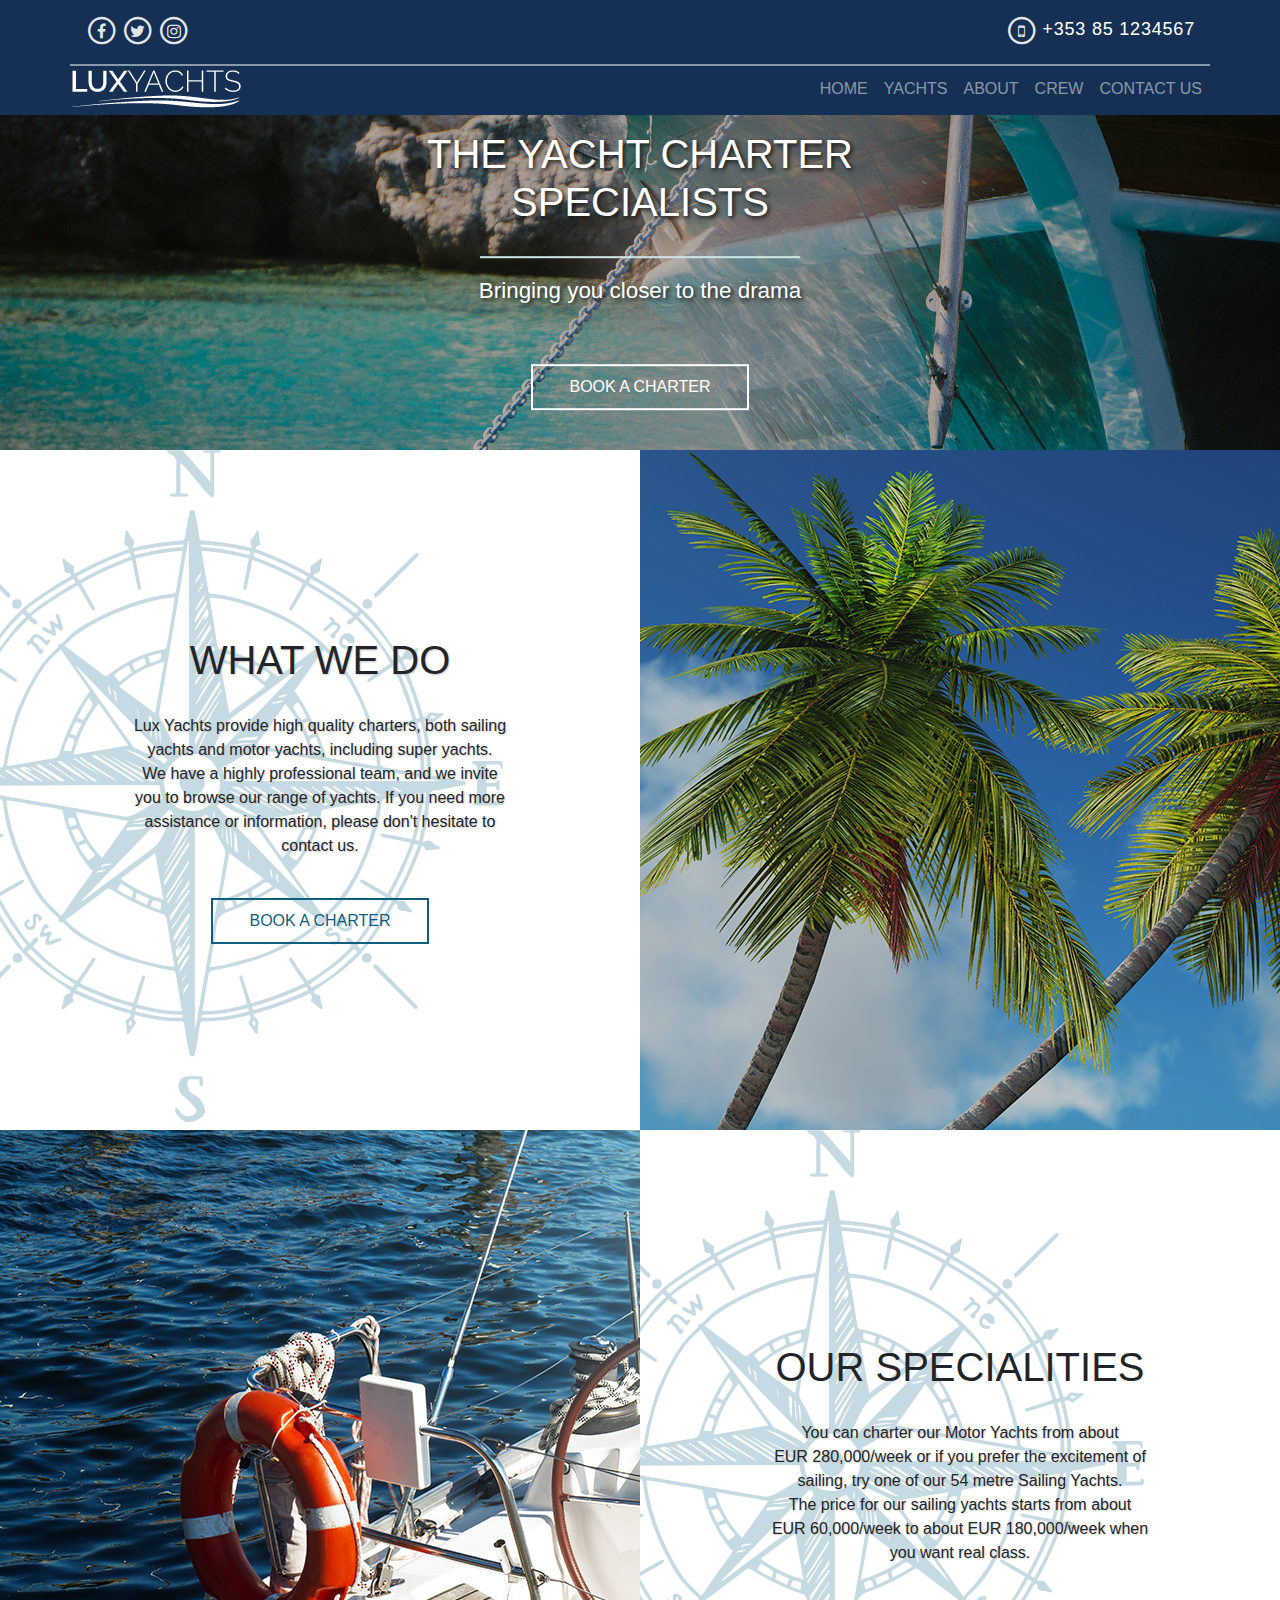
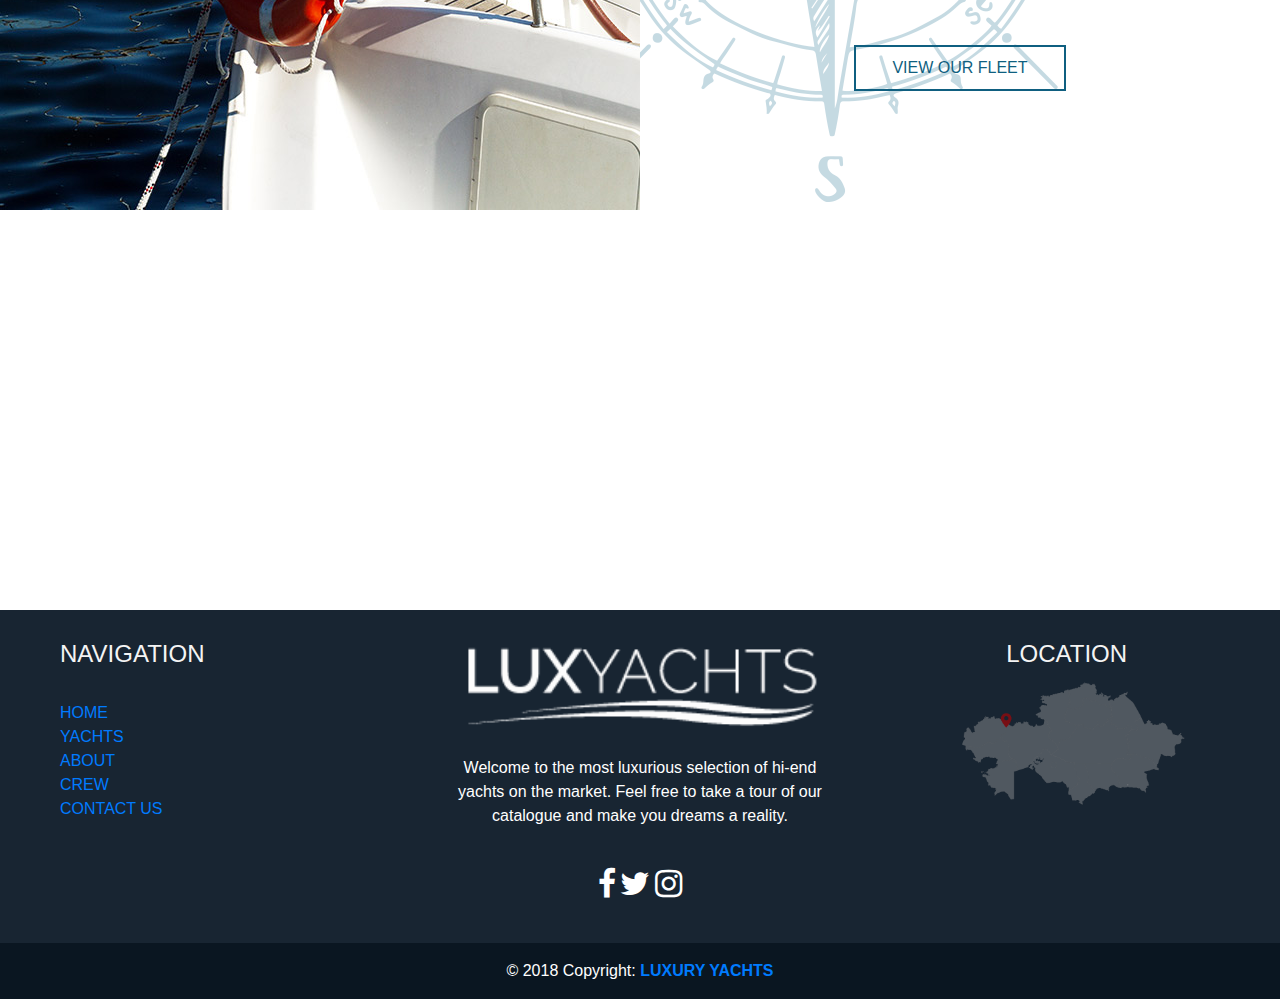
==== about-us.html @ 0bbaff1c "about images" ====
<!DOCTYPE html>
<html lang="en">

<head>
  <meta charset="UTF-8">
  <meta name="viewport" content="width=device-width, initial-scale=1.0">
  <meta http-equiv="X-UA-Compatible" content="ie=edge">
  <title>LuxYachts</title>
  <!-- Add icon library -->
  <link rel="stylesheet" href="https://cdnjs.cloudflare.com/ajax/libs/font-awesome/4.7.0/css/font-awesome.min.css">
  <!-- Bootstrap CSS -->
  <link rel="stylesheet" href="https://maxcdn.bootstrapcdn.com/bootstrap/4.0.0/css/bootstrap.min.css" integrity="sha384-Gn5384xqQ1aoWXA+058RXPxPg6fy4IWvTNh0E263XmFcJlSAwiGgFAW/dAiS6JXm" crossorigin="anonymous">
  <!-- Custom CSS -->
  <link rel="stylesheet" href="css/style.css">
  <link rel="stylesheet" href="css/about.css">
  <link rel="stylesheet" href="css/mq.css">
</head>

<body id="about_page">
  <!-- Top navbar -->
  <div class="nav-top fixed-top">
    <div class="container">
      <div class="row justify-content-between yachts-contact">
        <div class="col-4 text-left social">
          <a href="#">
            <span class="fa-stack">
              <i class="fa fa-circle-thin fa-stack-2x"></i>
              <i class="fa fa-facebook fa-stack-1x fa-inverse"></i>
            </span>
          </a>
          <a href="#">
            <span class="fa-stack">
              <i class="fa fa-circle-thin fa-stack-2x"></i>
              <i class="fa fa-twitter fa-stack-1x fa-inverse"></i>
            </span>
          </a>
          <a href="#">
            <span class="fa-stack">
              <i class="fa fa-circle-thin fa-stack-2x"></i>
              <i class="fa fa-instagram fa-stack-1x fa-inverse"></i>
            </span>
          </a>
        </div>
        <div class="col-4 text-right phone">
          <span class="fa-stack">
            <i class="fa fa-circle-thin fa-stack-2x"></i>
            <i class="fa fa-mobile fa-stack-1x fa-inverse"></i>
          </span>
          <span class="phone-phone">+353 85 1234567</span>
        </div>
      </div>
    </div>
  </div>
  <!-- Navigation -->
  <nav class="navbar navbar-expand-lg navbar-dark fixed-top nav-background head-room" id="mainNav">
    <div class="container menu">
      <a class="navbar-brand js-scroll-trigger" href="index.html">
        <img src="img/lux-yacht-logo.png" alt="yacht logo">
      </a>
      <button class="navbar-toggler navbar-toggler-right" type="button" data-toggle="collapse" data-target="#navbarResponsive" aria-controls="navbarResponsive" aria-expanded="false" aria-label="Toggle navigation">
        <span class="navbar-toggler-icon"></span>
      </button>
      <div class="collapse navbar-collapse" id="navbarResponsive" style="background-color: #153054">
        <ul class="navbar-nav ml-auto">
          <li class="nav-item">
            <a class="nav-link js-scroll-trigger" href="index.html">HOME</a>
          </li>
          <li class="nav-item">
            <a class="nav-link js-scroll-trigger" href="yachts.html">YACHTS</a>
          </li>
          <li class="nav-item">
            <a class="nav-link js-scroll-trigger" href="about-us.html">ABOUT</a>
          </li>
          <li class="nav-item">
            <a class="nav-link js-scroll-trigger" href="crew.html">CREW</a>
          </li>
          <li class="nav-item">
            <a class="nav-link js-scroll-trigger" href="contact-us.html">CONTACT US</a>
          </li>
        </ul>
      </div>
    </div>
  </nav>

  <!-- Content -->
  <div class="row about-image col-md-12">
    <div class="hero-text about-text">
      <h1>The Yacht Charter Specialists</h1>
      <hr>
      <p class="subheading">Bringing you closer to the drama</p>
      <button class="button-dark">BOOK A CHARTER</button>
    </div>
  </div>
  <section>
    <div class="row col-md-12">
      <div class="left-half1 col-md-6">
        <article>
          <h1>What we do</h1>
          <p>Lux Yachts provide high quality charters, both sailing yachts and motor yachts, including super yachts.
            <br>We have a highly professional team, and we invite you to browse our range of yachts. If you need more assistance or information, please don't hesitate to contact us.
            <br>
            <button class="button-light">BOOK A CHARTER</button>
        </article>
      </div>
      <div class="right-half1 col-md-6">
        <!--  Intentionally left empty -->
      </div>
    </div>
  </section>
  <section>
    <div class="row col-md-12">
      <div class="left-half2 col-md-6">
        <!--  Intentionally left empty -->
      </div>
      <div class="right-half2 col-md-6">
        <div class="article">
          <h1>Our Specialities</h1>
          <p>You can charter our Motor Yachts from about EUR&nbsp;280,000/week or if you prefer the excitement of sailing, try one of our 54 metre Sailing Yachts.
            <br>The price for our sailing yachts starts from about EUR&nbsp;60,000/week to about EUR&nbsp;180,000/week when you want real class.</p>
          <br>
          <button class="button-light">VIEW OUR FLEET</button>
        </div>
      </div>
    </div>
  </section>

  <!-- Second Hero Image -->
  <section>
    <div class="row hero-image-about col-md-12">

      <div class="hero-text2 about-text2">
        <h1>Explore the Caribbean</h1>
        <p>Welcome to the most luxurious selection of hi-end yachts on the market.
          <br>Feel free to take a tour of our catalogue and make you
          <br>dreams a reality </p>
        <button class="button-dark">FIND OUT MORE</button>
      </div>
    </div>

  </section>

  <!--Footer-->
  <footer>
    <div class="row col-md-12 mfooter">
      <div class="col-sm-4 footer-nav ">
        <h4>NAVIGATION</H4>
        <br>
        <ul class="list-unstyled">
          <li>
            <a href="#!">HOME</a>
          </li>
          <li>
            <a href="#!">YACHTS</a>
          </li>
          <li>
            <a href="#!">ABOUT</a>
          </li>
          <li>
            <a href="#!">CREW</a>
          </li>
          <li>
            <a href="#!">CONTACT US</a>
          </li>
        </ul>
      </div>
      <div class="col-sm-4 text-md-center">
        <img src="img/lux-yacht-logo-footer.png" alt="yacht logo">
        <br>
        <br>
        <p>
          Welcome to the most luxurious selection of hi-end yachts on the market. Feel free to take a tour of our catalogue and make you dreams a reality.
        </p>
        <br>
        <i class="fa fa-facebook fa-2x"></i>
        <i class="fa fa-twitter fa-2x"></i>
        <i class="fa fa-instagram fa-2x"></i>
        <br>
      </div>
      <div class="col-sm-4 text-md-center footer-nav">
        <h4>LOCATION</H4>
        <img src="img/footer-map.png" alt="yacht logo">
      </div>
    </div>
    <!-- Copyright-->
    <div class="col-md-12 footer-copyright py-3 text-center mcopyright">
      © 2018 Copyright:
      <a href="">
        <strong> LUXURY YACHTS</strong>
      </a>
    </div>
    <!--/.Copyright -->

  </footer>
  <!--/.Footer-->



  <script>
    var slideIndex = 1;
    showSlides(slideIndex);

    function plusSlides(n) {
      showSlides(slideIndex += n);
    }

    function currentSlide(n) {
      showSlides(slideIndex = n);
    }

    function showSlides(n) {
      var i;
      var slides = document.getElementsByClassName("mySlides");
      var dots = document.getElementsByClassName("dot");
      if (n > slides.length) {
        slideIndex = 1
      }
      if (n < 1) {
        slideIndex = slides.length
      }
      for (i = 0; i < slides.length; i++) {
        slides[i].style.display = "none";
      }
      for (i = 0; i < dots.length; i++) {
        dots[i].className = dots[i].className.replace(" active", "");
      }
      slides[slideIndex - 1].style.display = "block";
      dots[slideIndex - 1].className += " active";
    }
  </script>



  <!-- jQuery -->
  <script src="https://code.jquery.com/jquery-3.2.1.slim.min.js" integrity="sha384-KJ3o2DKtIkvYIK3UENzmM7KCkRr/rE9/Qpg6aAZGJwFDMVNA/GpGFF93hXpG5KkN" crossorigin="anonymous"></script>
  <!-- Bootstrap Javascript -->
  <script src="https://cdnjs.cloudflare.com/ajax/libs/popper.js/1.12.9/umd/popper.min.js" integrity="sha384-ApNbgh9B+Y1QKtv3Rn7W3mgPxhU9K/ScQsAP7hUibX39j7fakFPskvXusvfa0b4Q" crossorigin="anonymous"></script>
  <script src="https://maxcdn.bootstrapcdn.com/bootstrap/4.0.0/js/bootstrap.min.js" integrity="sha384-JZR6Spejh4U02d8jOt6vLEHfe/JQGiRRSQQxSfFWpi1MquVdAyjUar5+76PVCmYl" crossorigin="anonymous"></script>
  <!-- Custom Javascript -->
  <script src="/js/script.js"></script>


</body>

</html>
---- css/style.css ----
h1 {
	font-family: 'Raleway', sans-serif;
	font-style: normal;
	font-weight:300;
}

/* General */

* {
    box-sizing: border-box;
}

html,
body,
div .home-imge {
    height: 100%;
}

body {
    overflow-x: hidden;
}

/* Top navbar */

.nav-background {
    background-color: #153054;
    height: 70px;
}

.nav-top {
    width: 100%;
    height: 45px;
    background-color: #153054;
    color: #fff;
    text-transform: uppercase;
    text-align: center;
    position: fixed;
    overflow: hidden;
    padding-top: 5px;
}

.head-room {
    margin-top: 45px;
}

.menu {
    padding: 0;
    padding-top: 15px;
    height: 60%;
    border-top: 2px solid rgba(255, 255, 255, 0.5);
}

.yachts-contact {
    padding: 10px 0;
}

.social {
    padding-left: 0;
}

.fa-inverse {
    color: rgba(255, 255, 255, 0.9);
}

.fa-circle-thin {
    color: rgba(255, 255, 255, 0.9);
}

.phone {
    padding-right: 0;
}

.phone-phone {
    font-size: 18px;
    padding-top: 3px;
    letter-spacing: 0.6pt;
}

/* Index.html */

/* Hero image top*/

.home-image {
    max-width: 100%;
    height: auto;
}

html,
body,
div .home-imge {
    height: 100%;
}

/* Checker Board Layout*/

* {
    box-sizing: border-box;
}

.hero-image {
    background-image: url("../img/home-yacht-top.jpg");
    background-attachment: fixed;
    height: 100%;
    background-position: center;
    background-repeat: no-repeat;
    background-size: cover;
    position: relative;
}

.hero-image2 {
    background-image: url("../img/carribean-background.jpg");
    height: 526px;
    background-position: center;
    background-repeat: no-repeat;
    background-size: cover;
    position: relative;
    display: inline-block;
}

/* Place text in the middle of the image */

.hero-text {
    text-align: center;
    vertical-align: middle;
    position: absolute;
    top: 47%;
    left: 72%;
    transform: translate(-50%, -50%);
    color: white;
}

@media only screen and (max-width: 1058px) {
    .hero-text {
        text-align: center;
        vertical-align: middle;
        position: absolute;
        top: 47%;
        left: 50%;
        transform: translate(-50%, -50%);
        color: white;
        width: 380px;
    }
}

.hero-text2 {
    text-align: center;
    vertical-align: middle;
    position: absolute;
    color: white;
    width: 100%;
    top: 33%
}

@media only screen and (max-width: 600px) {
    .hero-text2 {
        text-align: center;
        vertical-align: middle;
        position: absolute;
        top: 84%;
        left: 50%;
        transform: translate(-50%, -50%);
        color: white;
        width: 380px;
    }
}

.button-dark {
    background: transparent;
    padding: 9px 36px;
    border: 2px solid #fff;
    color: #ffffff;
}

.button-dark:hover {
    background: #ffffff;
    padding: 9px 36px;
    border: 2px solid #ffffff;
    color: #0f5f80;
    text-decoration: none;
}

.button-light {
    background: transparent;
    padding: 9px 36px;
    border: 2px solid #0f5f80;
    color: #0f5f80;
}

.button-light:hover {
    background: #0f5f80;
    padding: 9px 36px;
    border: 2px solid #0f5f80;
    color: #fff;
    text-decoration: none;
}

article {
    position: relative;
    top: 50%;
    left: 50%;
    text-align: center;
    transform: translate(-50%, -50%);
}

.left-half {
    float: left;
    height: 680px;
    padding: 10%;
    background-image: url("../img/compass.png");
    background-repeat: no-repeat;
    background-color: #ffffff;
}

.right-half {
    float: right;
    height: 680px;
    padding: 10%;
    background-image: url("../img/sailor.jpg");
    background-repeat: no-repeat;
    background-color: #ffffff;
}

.left-half-2 {
    float: left;
    height: 680px;
    padding: 12%;
    background-image: url("../img/sunset-sailing.jpg");
    background-repeat: no-repeat;
    background-color: #ffffff;
}

.right-half-2 {
    float: right;
    height: 680px;
    padding: 10%;
    background-image: url("../img/compass-2.png");
    background-repeat: no-repeat;
    background-position: right;
    background-color: #ffffff;
}

.crew {
    height: 70%;
    max-height: 100%;
    padding-left: 0px;
    padding-right: 0px;
}

.about {
    height: 400px;
    width: 400px;
    padding: 12%;
}

.yachts {
    float: left;
    height: 400px;
    width: 400px;
    padding: 12%;
    background-image: url("../img/crew.jpg");
    background-repeat: no-repeat;
    background-color: #ffffff;
}

.block-row {
    margin-top: -7px;
    margin-bottom: 0px;
}

/* Image Hover */

.hovereffect {
    width: 100%;
    height: 500px;
    max-height: 100%;
    float: left;
    overflow: hidden;
    position: relative;
    text-align: center;
    cursor: default;
    background: -webkit-linear-gradient(45deg, #ff89e9 0%, #05abe0 100%);
    background: linear-gradient(45deg, #0f5f80 0%, #05abe0 100%);
}

.hovereffect .overlay {
    width: 100%;
    height: 500px;
    position: absolute;
    overflow: hidden;
    top: 0;
    left: 0;
    padding: 3em;
    text-align: left;
}

.hovereffect img {
    display: block;
    position: relative;
    max-width: none;
    width: calc(100% + 60px);
    -webkit-transition: opacity 0.35s, -webkit-transform 0.45s;
    transition: opacity 0.35s, transform 0.45s;
    -webkit-transform: translate3d(-40px, 0, 0);
    transform: translate3d(-40px, 0, 0);
}

.hovereffect h1 {
    text-transform: uppercase;
    color: #fff;
    position: relative;
    font-size: 27px;
    background-color: transparent;
    text-align: left;
}

.hovereffect .overlay:before {
    position: absolute;
    top: 20px;
    right: 20px;
    bottom: 20px;
    left: 20px;
    border: 1px solid #fff;
    content: '';
    opacity: 0;
    filter: alpha(opacity=0);
    -webkit-transition: opacity 0.35s, -webkit-transform 0.45s;
    transition: opacity 0.35s, transform 0.45s;
    -webkit-transform: translate3d(-20px, 0, 0);
    transform: translate3d(-20px, 0, 0);
}

.hovereffect a,
.hovereffect p {
    color: #FFF;
    opacity: 0;
    filter: alpha(opacity=0);
    -webkit-transition: opacity 0.35s, -webkit-transform 0.45s;
    transition: opacity 0.35s, transform 0.45s;
    -webkit-transform: translate3d(-10px, 0, 0);
    transform: translate3d(-10px, 0, 0);
}

.hovereffect:hover img {
    opacity: 0.6;
    filter: alpha(opacity=60);
    -webkit-transform: translate3d(0, 0, 0);
    transform: translate3d(0, 0, 0);
}

.hovereffect:hover .overlay:before,
.hovereffect:hover a,
.hovereffect:hover p {
    opacity: 1;
    filter: alpha(opacity=100);
    -webkit-transform: translate3d(0, 0, 0);
    transform: translate3d(0, 0, 0);
}

/* Testimonials */

/* Slideshow container */

.slideshow-container {
    position: relative;
}

/* Slides */

.mySlides {
    display: none;
    padding: 80px;
    text-align: center;
    font-size: 20px
}

/* Next & previous buttons */

.prev,
.next {
    cursor: pointer;
    position: absolute;
    top: 50%;
    width: auto;
    margin-top: -30px;
    padding: 16px;
    color: #888;
    font-weight: bold;
    font-size: 20px;
    border-radius: 0 3px 3px 0;
    user-select: none;
}

/* Position the "next button" to the right */

.next {
    position: absolute;
    right: 0;
    border-radius: 3px 0 0 3px;
}

/* On hover, add a black background color with a little bit see-through */

.prev:hover,
.next:hover {
    background-color: rgba(0, 0, 0, 0.8);
    color: white;
}

/* The dot/bullet/indicator container */

.dot-container {
    text-align: center;
    padding: 20px;
    background: #ddd;
}

/* The dots/bullets/indicators */

.dot {
    cursor: pointer;
    height: 15px;
    width: 15px;
    margin: 0 2px;
    background-color: #bbb;
    border-radius: 50%;
    display: inline-block;
    transition: background-color 0.6s ease;
}

/* Add a background color to the active dot/circle */

.active,
.dot:hover {
    background-color: #0f5f80;
}

/* Add an italic font style to all quotes */

q {
    font-style: italic;
}

/* Add a blue color to the author */

.author {
    color: cornflowerblue;
}

/* Footer */

.mfooter {
    color: #fff;
    background-color: #182532 !important;
    padding-bottom: 300px;
    margin-top: 0px;
    background-image: url("../img/footer.png");
    background-attachment: fixed;
    background-repeat: no-repeat;
    vertical-align: bottom;
    padding-top: 30px;
    height: 333px;
    margin-right: 130px;
}

@media only screen and (max-width: 650px) {
    .mfooter {
        color: #fff;
        background-color: #182532 !important;
        padding-bottom: 300px;
        margin-top: 0px;
        background-image: none;
        background-repeat: no-repeat;
        vertical-align: bottom;
        padding-top: 30px;
        height: 700px;
        margin-right: auto;
        margin-left: auto;
    }
}

.mcopyright {
    color: #fff;
    background-color: #0a1621;
}

.footer-nav {
    text-align: left;
    padding-left: 60px;
    padding-right: 60px;
    color: #f4f4f4 !important;
}

footer img {
    width: 100%;
}

@media only screen and (max-width: 650px) {
    .footer-nav {
        text-align: left;
        padding-left: 15px;
        padding-right: 0px;
        color: #f4f4f4 !important;
    }
    .social-nav {
        padding: 11px;
        border: solid 2px #fff;
        border-radius: 50%;
        width: 11%;
        color: #fff;
        margin: 5px;
    }
    @media only screen and (max-width: 1500px) {
        .social-nav {
            padding: 11px;
            border: solid 0px #fff;
            border-radius: 50%;
            width: 11%;
            color: #fff;
            margin: 5px;
        }
    }
    @media only screen and (max-width: 650px) {
        .social-nav {
            padding: 11px;
            border: solid 0px #fff;
            border-radius: 50%;
            width: 11%;
            color: #fff;
            margin: 5px;
        }
    }
    .social-nav:hover {
        color: #0056b3;
        text-decoration: none;
        border: solid 2px #0056b3;
        margin: 5px;
    }
    @media only screen and (max-width: 650px) {
        .social-nav:hover {
            padding: 11px;
            border: solid 0px #fff;
            border-radius: 50%;
            width: 11%;
            color: #fff;
            margin: 5px;
        }
    }
---- css/about.css ----
/* bootstrap fix*/

#about_page .row {
    margin: 0;
    padding-left: 0;
    padding-right: 0;
}
#about_page .col-md-12 {
    padding-left: 0;
    padding-right: 0;
}
#about_page footer img {
    width: 100%;
}

/* for footer map */

.dn {
    display: none;
}

/* banner */


/* mathew wheeler unsplash */

.about-image {
   background-image: url("../img/about/matthew-wheeler-816-unsplash-1600.jpg");
    background-attachment: fixed;
    background-position: center;
    background-repeat: no-repeat;
    background-size: cover;
    background-size: 100%;
    position: relative;
    height: 50vh;
    margin-bottom: 20px;
	background-color:#153054
}
#about_page .about-text {
    text-align: center;
    top: 60%;
    left: 50%;
}
#about_page h1 {
    text-transform: uppercase;
    margin-bottom: 30px;
}
#about_page .about-text h1 {
    text-transform: uppercase;
    text-shadow: 2px 2px 4px rgb(20, 20, 20);
}
#about_page .about-text .subheading {
    font-size: 1.4em;
    text-shadow: 2px 2px 4px rgb(20, 20, 20);
}
#about_page .about-text button {
    margin-top: 40px;
}
#about_page button {
    margin-top: 40px;
}
hr {
    background-color: rgb(230, 255, 255);
    border-width: 2px;
    width: 50%;
}
.article {
    position: relative;
    top: 20%;
    text-align: center;
}

/* sections */

.left-half1 {
    background-image: url("../img/compass.png");
}
.right-half1 {
    background-image: url("../img/about/about-what-we-do-unsplash-780.jpg");
}
.left-half2 {
    background-image: url("../img/about/moonlight-780.jpg");
}
.right-half2 {
    background-image: url("../img/compass.png");
}
.left-half1,
.right-half1,
.left-half2,
.right-half2 {
    height: 680px;
    padding: 10%;
    background-repeat: no-repeat;
    background-color: #ffffff;
    margin-top: 0;
}
.left-half1,
.right-half1,
.left-half2,
.right-half2 p {
    text-shadow: 1px 1px 2px rgb(200, 200, 200);
}

/* hero  banner */

.hero-image-about {
    min-height: 400px;
	background-color:#153054;
    background-image: url("../img/about/about-what-we-do-unsplash-780.jpg");
    background-attachment: fixed;
}
.about-text2 {
    top: 20%;
}
---- css/mq.css ----
/* ============================= */
/* ! Layout for mobile version   */
/* ============================= */

/* media queries start */

@media only screen and (min-width: 1601px){ 
	/* spl** custom code  */
	section .content-limit, header .content-limit, footer .content-limit {  /* override bootstrap container width [if placed in same container] or could set .container instead */
		width:1024px; /* edit */   
		margin:0 auto;
	}
}
@media only screen and (max-width: 1600px){ 
	/* spl** custom code  */
	section .content-limit, header .content-limit, footer .content-limit {  /* override bootstrap container width [if placed in same container] or could set .container instead */
		width:860px; /* edit */   
		margin:0 auto;
	}

}
@media only screen and (max-width: 1200px){ 
	
	/* contact */
	#contact_page section#banner {	
        display:block;	
		padding-top: 220px; /* same height as nav bar */
		min-height: 380px;
	}	
	#main_content {
		background-color:rgb(0,0,0);  /* no longer opacity < 1 */	 
	}
	#main_content h2 { 
		width: 90%; 
	}
}
@media only screen and (max-width: 1000px){ 
    
	#main_content {
		background-color:rgb(0,0,0);  /* no longer opacity < 1 */	 
	}
	
    #about_page h1, #contact_page h1 {
       font-size: 1.2em;
	}
	#about_page .about-text h1, #contact_page .about-text h1 {
	  font-size: 1.2em;
	  padding-top: 25%;
	  margin-bottom: 0;
	}
	#about_page .about-text hr {
	  margin: 5px;
	} 
	#about_page .about-text .subheading, #contact_page .about-text .subheading {
	  margin-bottom: 5px;
	  font-size: 1em;
	}  	 	
    #about_page .about-text button, #contact_page .about-text button  {
	  margin-top: 0;
	} 
	
	.left-half1, 
	.right-half1,
	.left-half2,
	.right-half2  {
		height: unset;
		min-height: 400px;
	}
	
	.about-text2 {
		top: 20%;
	}
	.mfooter {
	   min-height: 800px;
	}		
	#about_page footer img, #contact_page footer img  {
	   width: 50%;	
	}	
		
}


@media handheld, only screen and (max-width: 767px) { /* or whatever Ant wants as mobile cut-off */

	body {
		
	}
	/* contact */
	
	#contact_page section#banner {	
	    min-height:280px;
		z-index:1;
		display:block;
	}	
	.about-text2 {
	  top: 30%;
	}
}

/* ========================================== */
/* ! Provide higher res assets for iPhone 4   */
/* ========================================== */

@media only screen and (-webkit-min-device-pixel-ratio: 2) { 


}
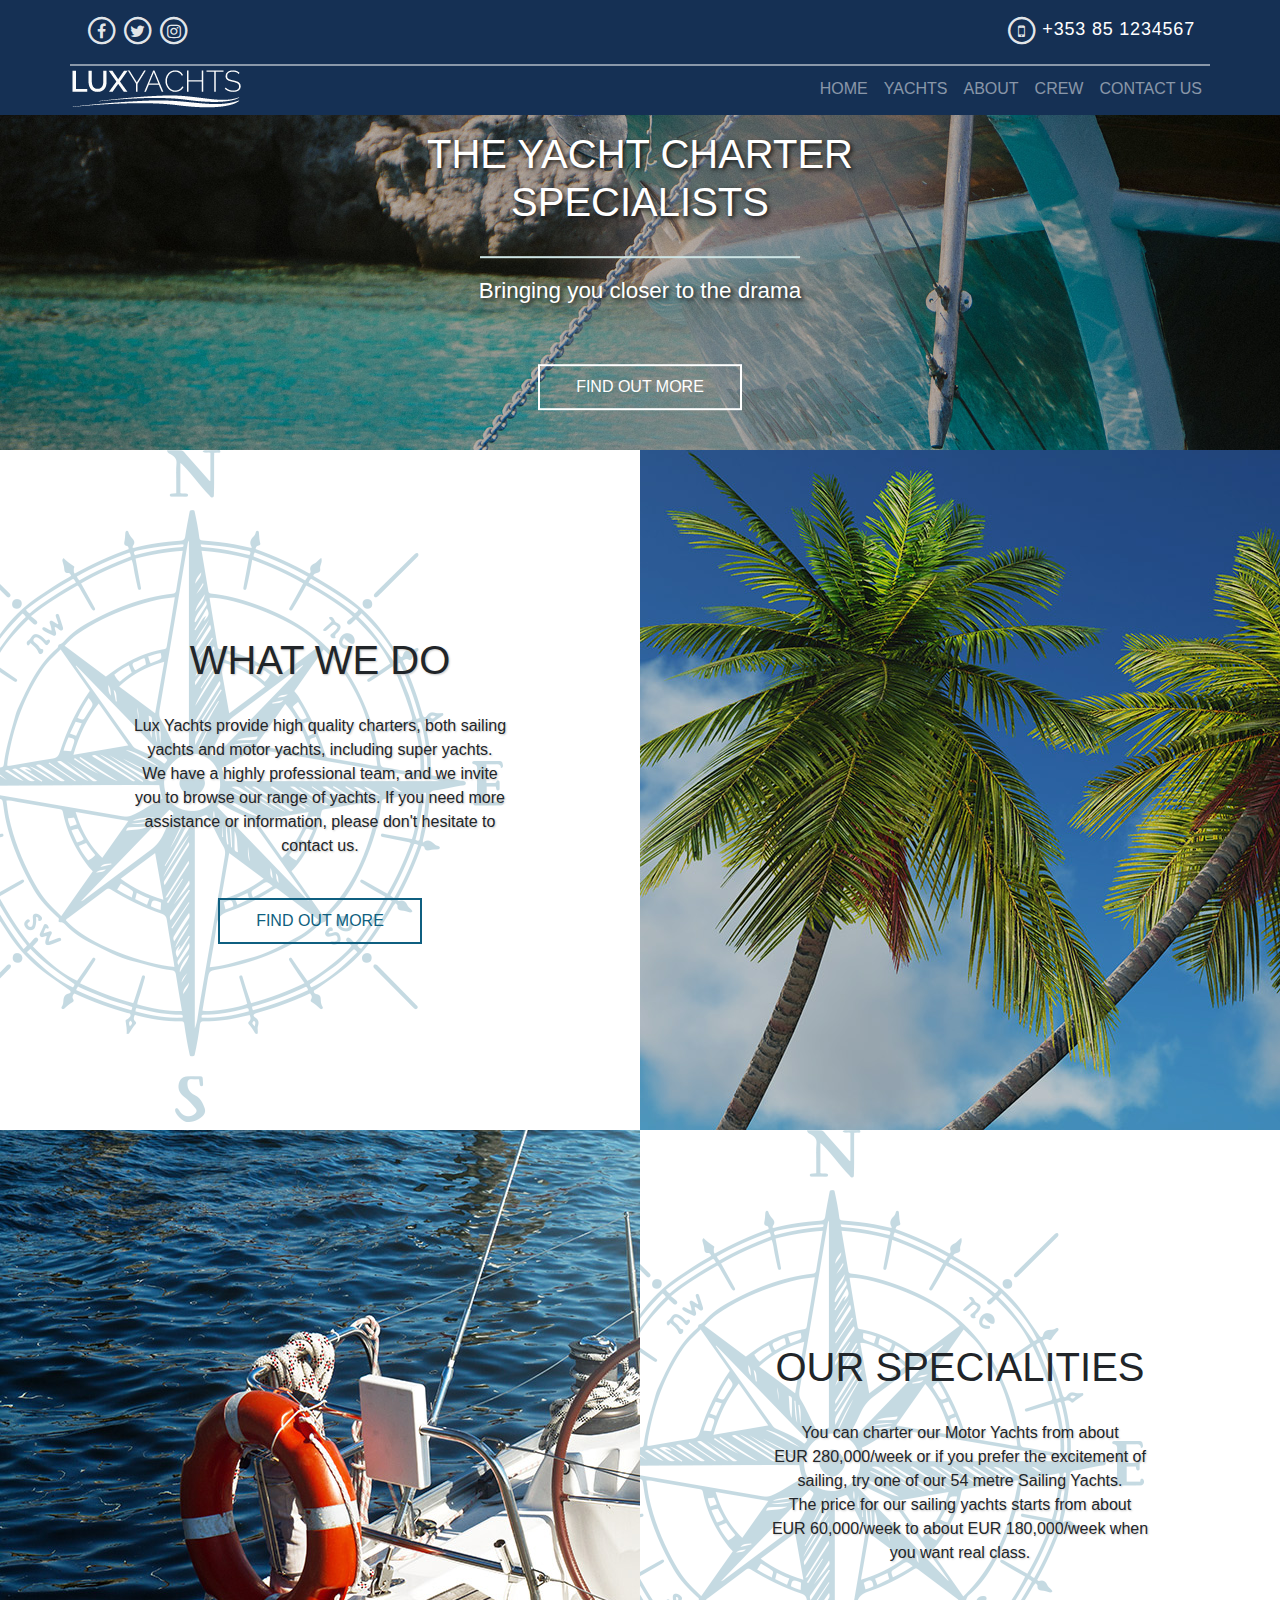
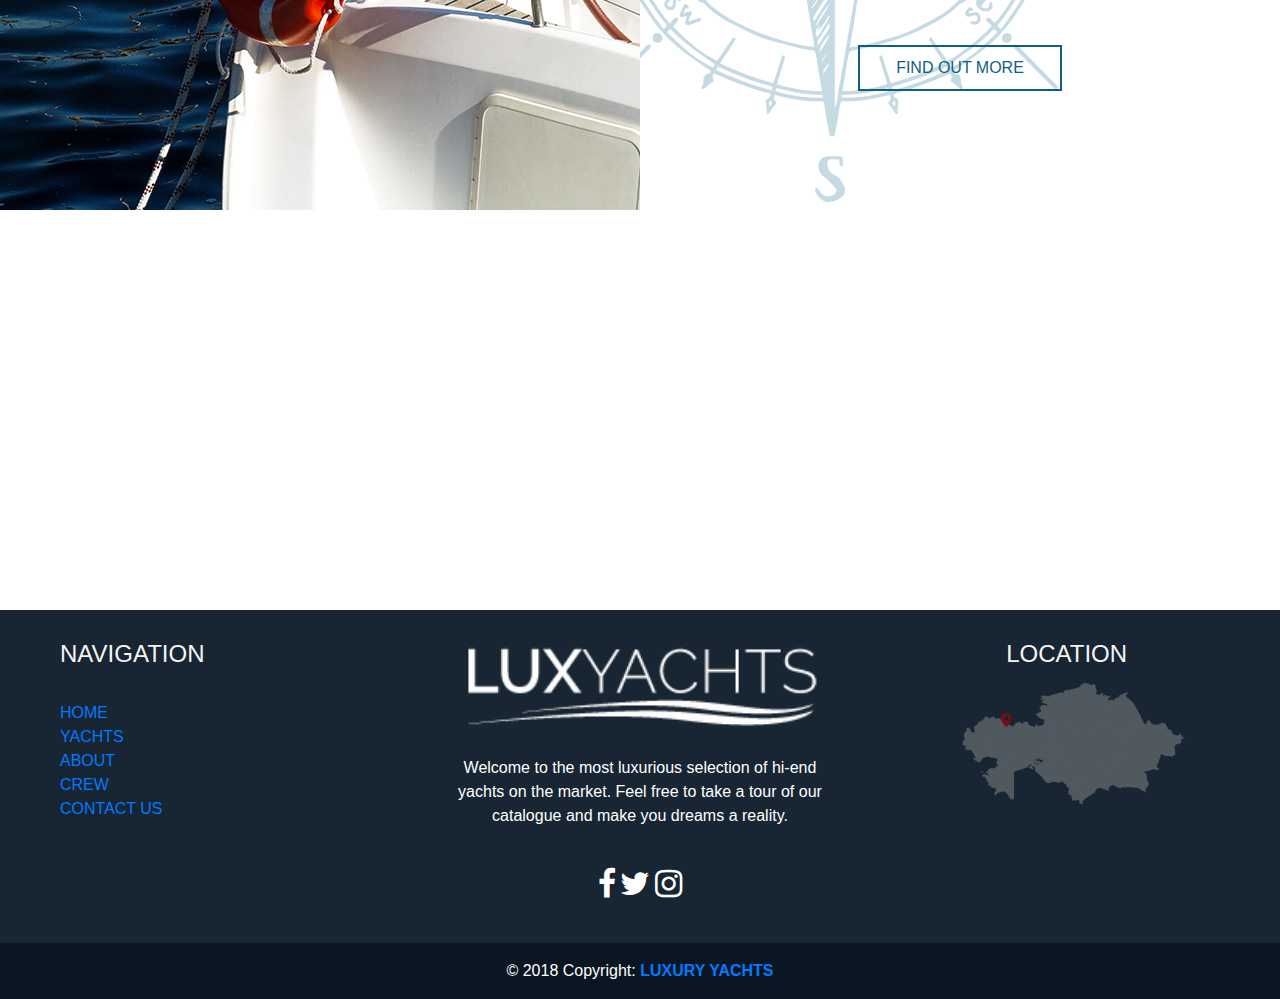
==== commit d3592a91: "Linked some navigation links in footer and changed buttons on contact form" ====
--- a/about-us.html
+++ b/about-us.html
@@ -88,7 +88,7 @@
       <h1>The Yacht Charter Specialists</h1>
       <hr>
       <p class="subheading">Bringing you closer to the drama</p>
-      <button class="button-dark">BOOK A CHARTER</button>
+      <button class="button-dark">FIND OUT MORE</button>
     </div>
   </div>
   <section>
@@ -99,7 +99,7 @@
           <p>Lux Yachts provide high quality charters, both sailing yachts and motor yachts, including super yachts.
             <br>We have a highly professional team, and we invite you to browse our range of yachts. If you need more assistance or information, please don't hesitate to contact us.
             <br>
-            <button class="button-light">BOOK A CHARTER</button>
+            <button class="button-light">FIND OUT MORE</button>
         </article>
       </div>
       <div class="right-half1 col-md-6">
@@ -118,7 +118,7 @@
           <p>You can charter our Motor Yachts from about EUR&nbsp;280,000/week or if you prefer the excitement of sailing, try one of our 54 metre Sailing Yachts.
             <br>The price for our sailing yachts starts from about EUR&nbsp;60,000/week to about EUR&nbsp;180,000/week when you want real class.</p>
           <br>
-          <button class="button-light">VIEW OUR FLEET</button>
+          <button class="button-light">FIND OUT MORE</button>
         </div>
       </div>
     </div>
@@ -147,19 +147,19 @@
         <br>
         <ul class="list-unstyled">
           <li>
-            <a href="#!">HOME</a>
-          </li>
-          <li>
-            <a href="#!">YACHTS</a>
-          </li>
-          <li>
-            <a href="#!">ABOUT</a>
-          </li>
-          <li>
-            <a href="#!">CREW</a>
-          </li>
-          <li>
-            <a href="#!">CONTACT US</a>
+            <a href="index.html">HOME</a>
+          </li>
+          <li>
+            <a href="yachts.html">YACHTS</a>
+          </li>
+          <li>
+            <a href="about-us.html">ABOUT</a>
+          </li>
+          <li>
+            <a href="crew.html">CREW</a>
+          </li>
+          <li>
+            <a href="contact-us.html">CONTACT US</a>
           </li>
         </ul>
       </div>
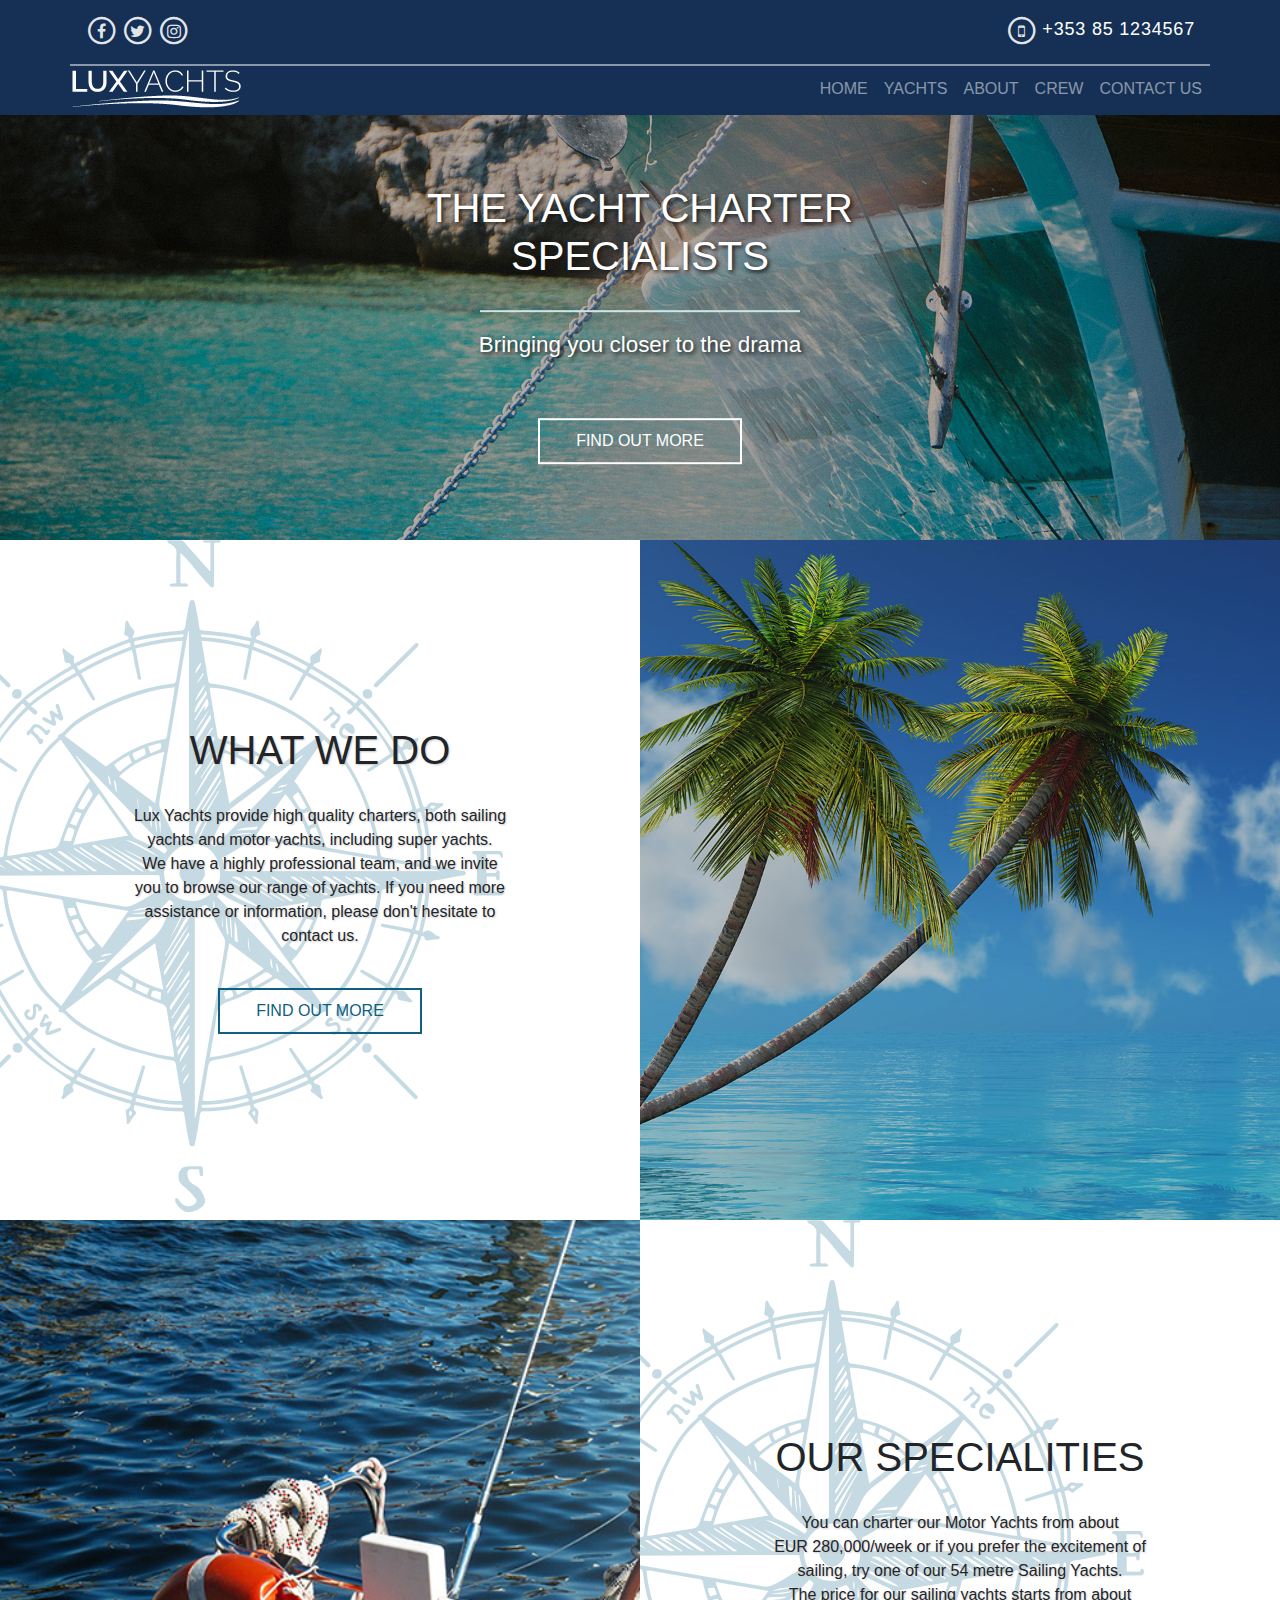
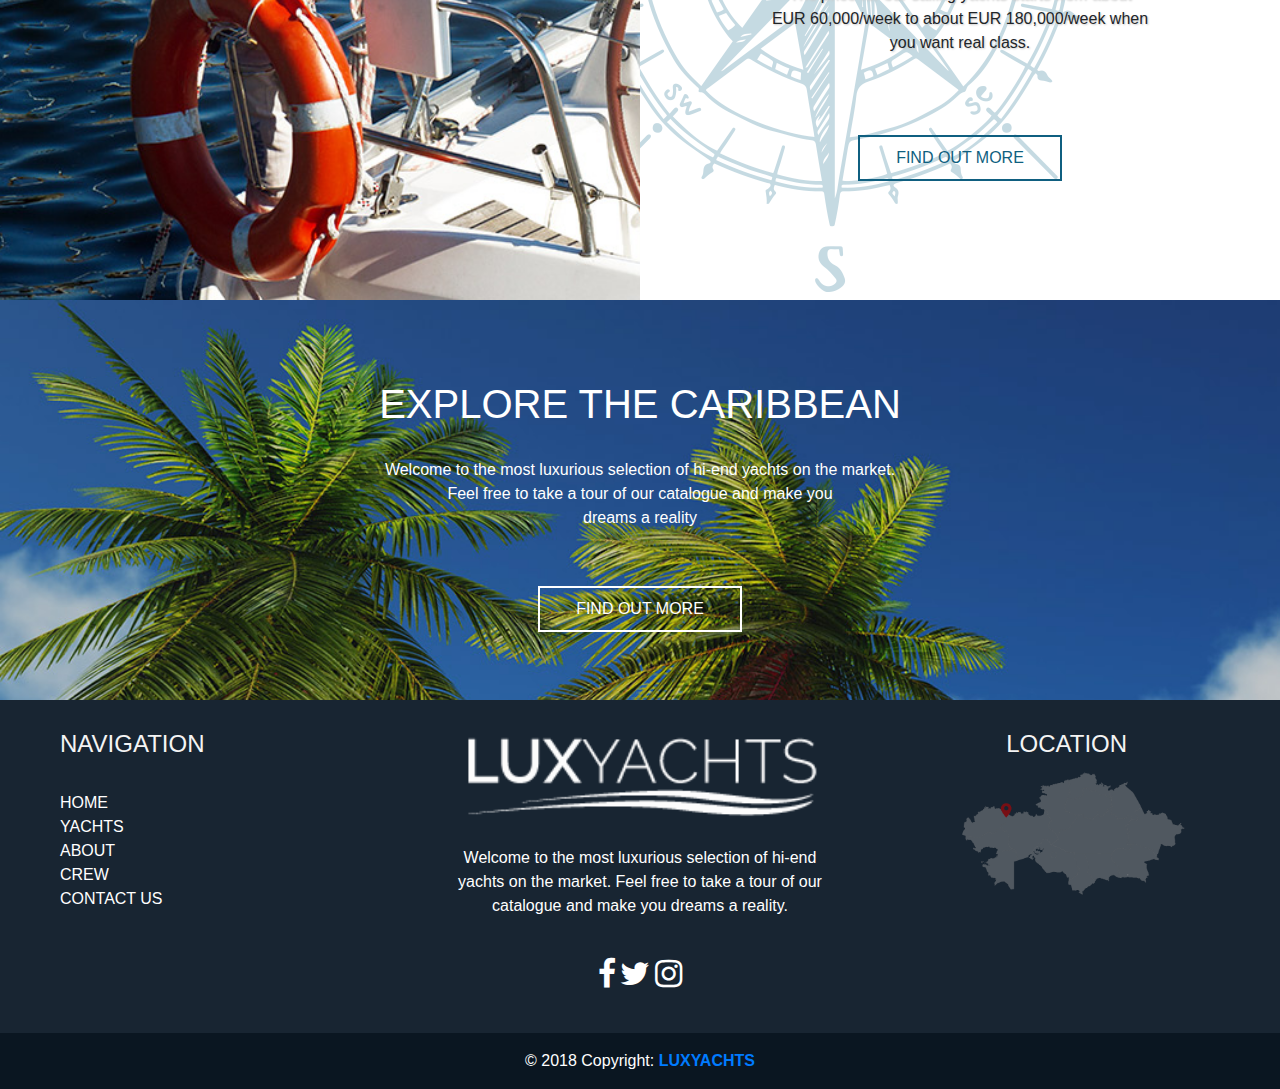
==== commit 44092941: "Added location option in contact form and changed color of nav links in footer" ====
--- a/about-us.html
+++ b/about-us.html
@@ -177,7 +177,7 @@
         <br>
       </div>
       <div class="col-sm-4 text-md-center footer-nav">
-        <h4>LOCATION</H4>
+        <h4>LOCATION</h4>
         <img src="img/footer-map.png" alt="yacht logo">
       </div>
     </div>
@@ -185,7 +185,7 @@
     <div class="col-md-12 footer-copyright py-3 text-center mcopyright">
       © 2018 Copyright:
       <a href="">
-        <strong> LUXURY YACHTS</strong>
+        <strong> LUXYACHTS</strong>
       </a>
     </div>
     <!--/.Copyright -->
--- a/css/about.css
+++ b/css/about.css
@@ -1,114 +1,134 @@
 /* bootstrap fix*/
 
 #about_page .row {
-    margin: 0;
-    padding-left: 0;
-    padding-right: 0;
+  margin: 0;
+  padding-left: 0;
+  padding-right: 0;
 }
+
 #about_page .col-md-12 {
-    padding-left: 0;
-    padding-right: 0;
+  padding-left: 0;
+  padding-right: 0;
 }
+
 #about_page footer img {
-    width: 100%;
+  width: 100%;
 }
 
 /* for footer map */
 
 .dn {
-    display: none;
+  display: none;
 }
 
 /* banner */
 
-
 /* mathew wheeler unsplash */
 
 .about-image {
-   background-image: url("../img/about/matthew-wheeler-816-unsplash-1600.jpg");
-    background-attachment: fixed;
-    background-position: center;
-    background-repeat: no-repeat;
-    background-size: cover;
-    background-size: 100%;
-    position: relative;
-    height: 50vh;
-    margin-bottom: 20px;
-	background-color:#153054
+  background-image: url("../img/about/matthew-wheeler-816-unsplash-1600.jpg");
+  background-attachment: fixed;
+  background-position: center;
+  background-repeat: no-repeat;
+  background-size: cover;
+  background-size: 100%;
+  position: relative;
+  height: 60vh;
+  margin-bottom: 20px;
 }
+
 #about_page .about-text {
-    text-align: center;
-    top: 60%;
-    left: 50%;
+  text-align: center;
+  top: 60%;
+  left: 50%;
 }
+
 #about_page h1 {
-    text-transform: uppercase;
-    margin-bottom: 30px;
+  text-transform: uppercase;
+  margin-bottom: 30px;
 }
+
 #about_page .about-text h1 {
-    text-transform: uppercase;
-    text-shadow: 2px 2px 4px rgb(20, 20, 20);
+  text-transform: uppercase;
+  text-shadow: 2px 2px 4px rgb(20, 20, 20);
 }
+
 #about_page .about-text .subheading {
-    font-size: 1.4em;
-    text-shadow: 2px 2px 4px rgb(20, 20, 20);
+  font-size: 1.4em;
+  text-shadow: 2px 2px 4px rgb(20, 20, 20);
 }
+
 #about_page .about-text button {
-    margin-top: 40px;
+  margin-top: 40px;
 }
+
 #about_page button {
-    margin-top: 40px;
+  margin-top: 40px;
 }
+
 hr {
-    background-color: rgb(230, 255, 255);
-    border-width: 2px;
-    width: 50%;
+  background-color: rgb(230, 255, 255);
+  border-width: 2px;
+  width: 50%;
 }
+
 .article {
-    position: relative;
-    top: 20%;
-    text-align: center;
+  position: relative;
+  top: 20%;
+  text-align: center;
 }
 
 /* sections */
 
 .left-half1 {
-    background-image: url("../img/compass.png");
+  background-image: url("../img/compass.png");
 }
+
 .right-half1 {
-    background-image: url("../img/about/about-what-we-do-unsplash-780.jpg");
+  background-image: url("../img/about/about-what-we-do-unsplash-780.jpg");
+  background-size: 200%;
 }
+
 .left-half2 {
-    background-image: url("../img/about/moonlight-780.jpg");
+  background-image: url("../img/about/moonlight-780.jpg");
+  background-size: 200%;
+  background-position: -100px 0;
 }
+
 .right-half2 {
-    background-image: url("../img/compass.png");
+  background-image: url("../img/compass.png");
 }
+
 .left-half1,
 .right-half1,
 .left-half2,
 .right-half2 {
-    height: 680px;
-    padding: 10%;
-    background-repeat: no-repeat;
-    background-color: #ffffff;
-    margin-top: 0;
+  height: 680px;
+  padding: 10%;
+  background-repeat: no-repeat;
+  background-color: #ffffff;
+  margin-top: 0;
 }
+
 .left-half1,
 .right-half1,
 .left-half2,
 .right-half2 p {
-    text-shadow: 1px 1px 2px rgb(200, 200, 200);
+  text-shadow: 1px 1px 2px rgb(200, 200, 200);
 }
 
 /* hero  banner */
 
 .hero-image-about {
-    min-height: 400px;
-	background-color:#153054;
-    background-image: url("../img/about/about-what-we-do-unsplash-780.jpg");
-    background-attachment: fixed;
+  min-height: 400px;
+  background-image: url("../img/about/about-what-we-do-unsplash-780.jpg");
+  background-size: 180%;
 }
+
 .about-text2 {
-    top: 20%;
+  top: 20%;
 }
+
+.list-unstyled li a {
+  color: white;
+}
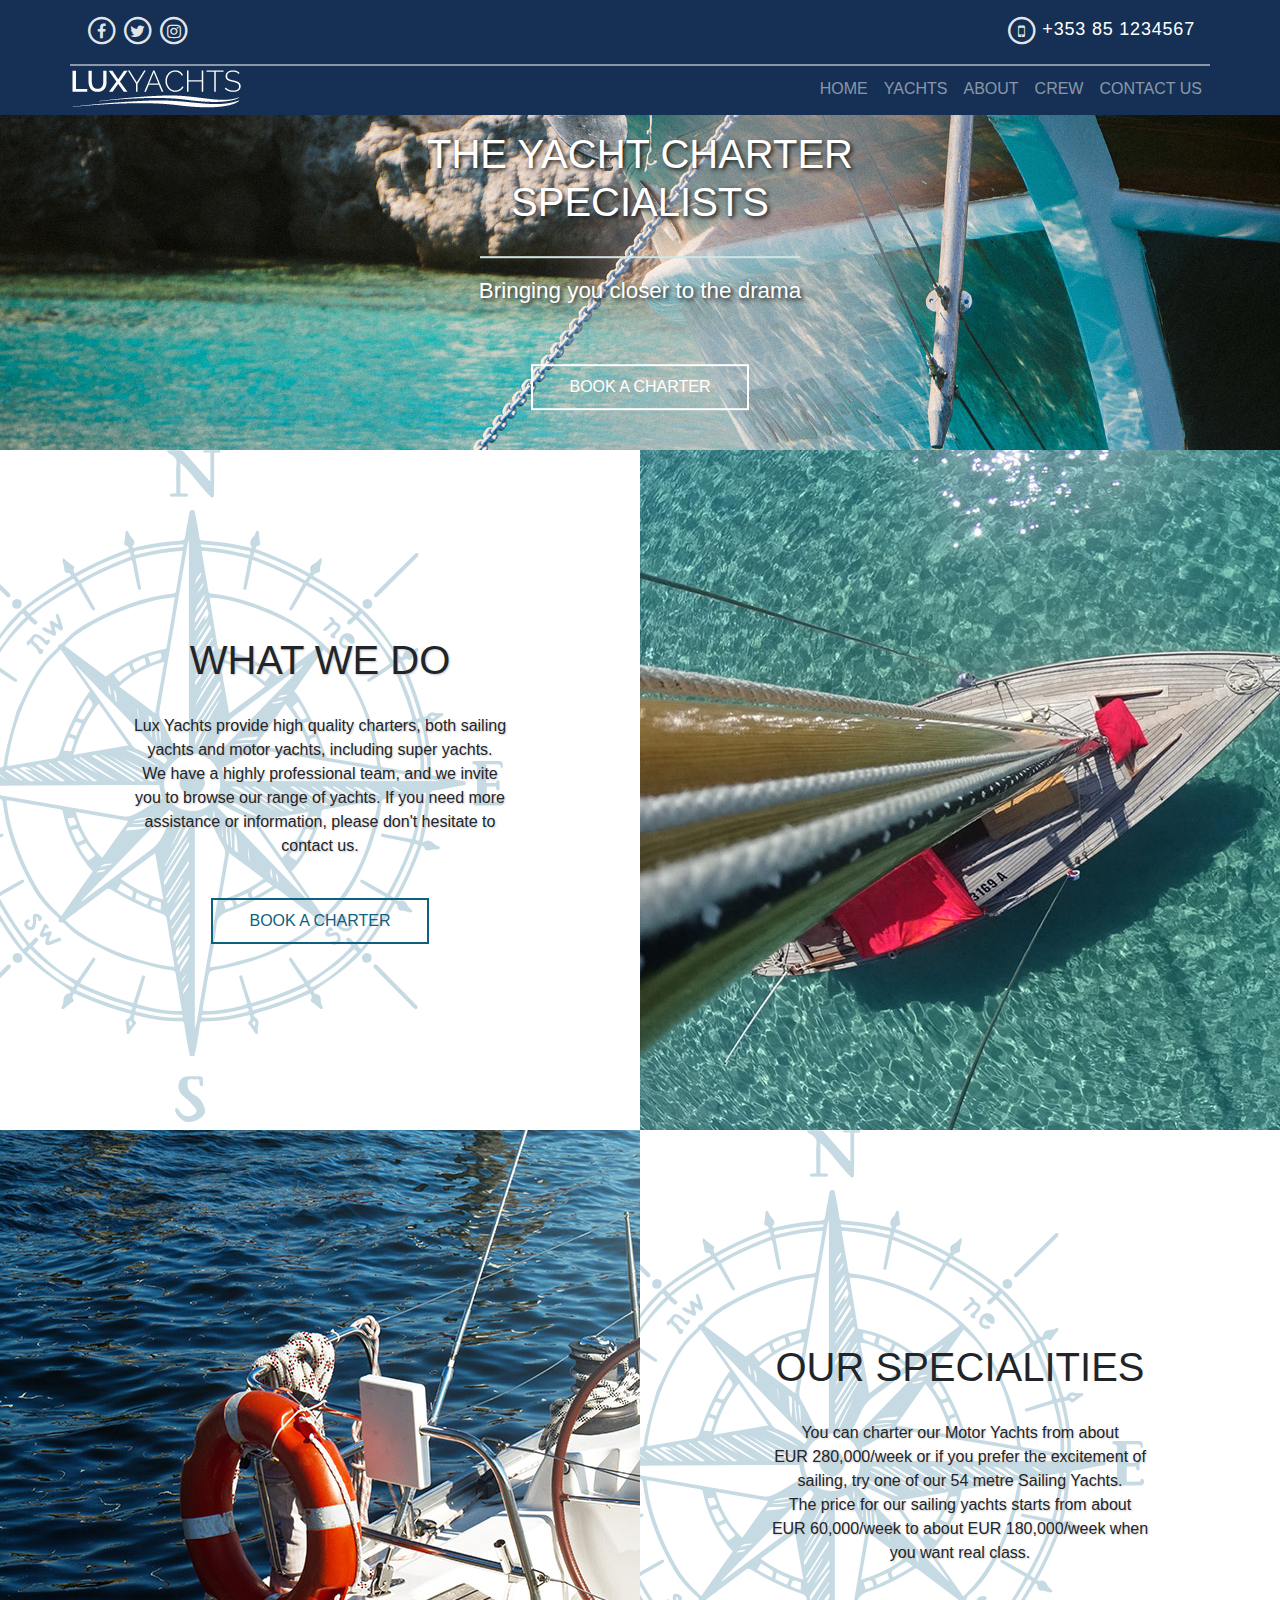
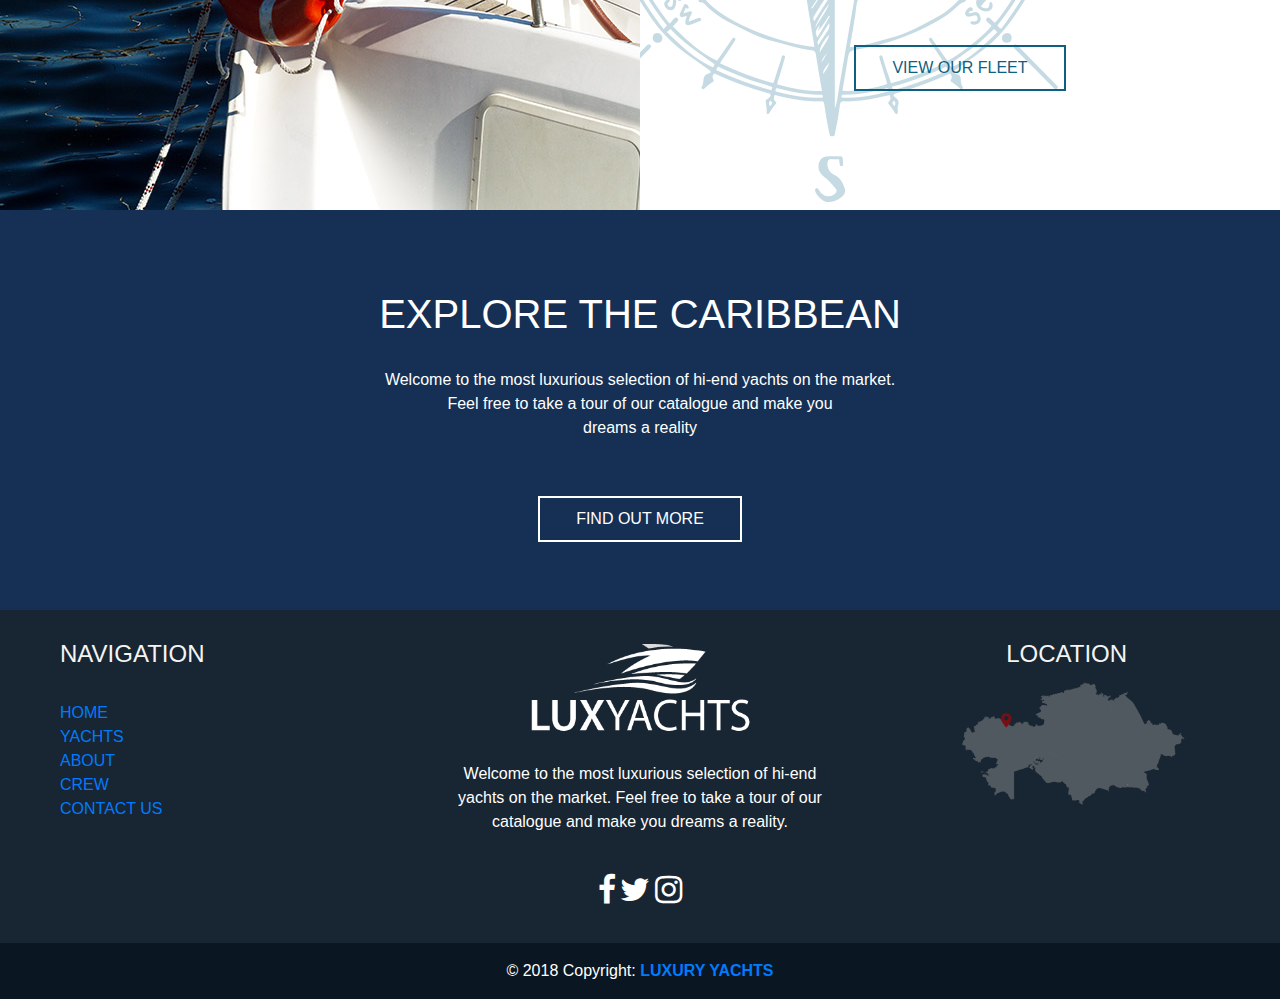
==== commit b70c49c3: "favicon" ====
--- a/about-us.html
+++ b/about-us.html
@@ -14,6 +14,8 @@
   <link rel="stylesheet" href="css/style.css">
   <link rel="stylesheet" href="css/about.css">
   <link rel="stylesheet" href="css/mq.css">
+  <!-- Favicon -->
+	<link rel="shotcut icon" href="img/favicon.png">
 </head>
 
 <body id="about_page">
@@ -88,7 +90,7 @@
       <h1>The Yacht Charter Specialists</h1>
       <hr>
       <p class="subheading">Bringing you closer to the drama</p>
-      <button class="button-dark">FIND OUT MORE</button>
+      <button class="button-dark">BOOK A CHARTER</button>
     </div>
   </div>
   <section>
@@ -99,7 +101,7 @@
           <p>Lux Yachts provide high quality charters, both sailing yachts and motor yachts, including super yachts.
             <br>We have a highly professional team, and we invite you to browse our range of yachts. If you need more assistance or information, please don't hesitate to contact us.
             <br>
-            <button class="button-light">FIND OUT MORE</button>
+            <button class="button-light">BOOK A CHARTER</button>
         </article>
       </div>
       <div class="right-half1 col-md-6">
@@ -118,7 +120,7 @@
           <p>You can charter our Motor Yachts from about EUR&nbsp;280,000/week or if you prefer the excitement of sailing, try one of our 54 metre Sailing Yachts.
             <br>The price for our sailing yachts starts from about EUR&nbsp;60,000/week to about EUR&nbsp;180,000/week when you want real class.</p>
           <br>
-          <button class="button-light">FIND OUT MORE</button>
+          <button class="button-light">VIEW OUR FLEET</button>
         </div>
       </div>
     </div>
@@ -147,19 +149,19 @@
         <br>
         <ul class="list-unstyled">
           <li>
-            <a href="index.html">HOME</a>
-          </li>
-          <li>
-            <a href="yachts.html">YACHTS</a>
-          </li>
-          <li>
-            <a href="about-us.html">ABOUT</a>
-          </li>
-          <li>
-            <a href="crew.html">CREW</a>
-          </li>
-          <li>
-            <a href="contact-us.html">CONTACT US</a>
+            <a href="#!">HOME</a>
+          </li>
+          <li>
+            <a href="#!">YACHTS</a>
+          </li>
+          <li>
+            <a href="#!">ABOUT</a>
+          </li>
+          <li>
+            <a href="#!">CREW</a>
+          </li>
+          <li>
+            <a href="#!">CONTACT US</a>
           </li>
         </ul>
       </div>
@@ -177,7 +179,7 @@
         <br>
       </div>
       <div class="col-sm-4 text-md-center footer-nav">
-        <h4>LOCATION</h4>
+        <h4>LOCATION</H4>
         <img src="img/footer-map.png" alt="yacht logo">
       </div>
     </div>
@@ -185,7 +187,7 @@
     <div class="col-md-12 footer-copyright py-3 text-center mcopyright">
       © 2018 Copyright:
       <a href="">
-        <strong> LUXYACHTS</strong>
+        <strong> LUXURY YACHTS</strong>
       </a>
     </div>
     <!--/.Copyright -->
--- a/css/style.css
+++ b/css/style.css
@@ -544,4 +544,5 @@
             color: #fff;
             margin: 5px;
         }
-    }+    }
+	--- a/css/about.css
+++ b/css/about.css
@@ -1,134 +1,114 @@
 /* bootstrap fix*/
 
 #about_page .row {
-  margin: 0;
-  padding-left: 0;
-  padding-right: 0;
+    margin: 0;
+    padding-left: 0;
+    padding-right: 0;
 }
-
 #about_page .col-md-12 {
-  padding-left: 0;
-  padding-right: 0;
+    padding-left: 0;
+    padding-right: 0;
 }
-
 #about_page footer img {
-  width: 100%;
+    width: 100%;
 }
 
 /* for footer map */
 
 .dn {
-  display: none;
+    display: none;
 }
 
 /* banner */
 
+
 /* mathew wheeler unsplash */
 
 .about-image {
-  background-image: url("../img/about/matthew-wheeler-816-unsplash-1600.jpg");
-  background-attachment: fixed;
-  background-position: center;
-  background-repeat: no-repeat;
-  background-size: cover;
-  background-size: 100%;
-  position: relative;
-  height: 60vh;
-  margin-bottom: 20px;
+   background-image: url("../img/about/matthew-wheeler-816-unsplash-1600.jpg");
+    background-attachment: fixed;
+    background-position: center;
+    background-repeat: no-repeat;
+    background-size: cover;
+    background-size: 100%;
+    position: relative;
+    height: 50vh;
+    margin-bottom: 20px;
+	background-color:#153054
 }
-
 #about_page .about-text {
-  text-align: center;
-  top: 60%;
-  left: 50%;
+    text-align: center;
+    top: 60%;
+    left: 50%;
 }
-
 #about_page h1 {
-  text-transform: uppercase;
-  margin-bottom: 30px;
+    text-transform: uppercase;
+    margin-bottom: 30px;
 }
-
 #about_page .about-text h1 {
-  text-transform: uppercase;
-  text-shadow: 2px 2px 4px rgb(20, 20, 20);
+    text-transform: uppercase;
+    text-shadow: 2px 2px 4px rgb(20, 20, 20);
 }
-
 #about_page .about-text .subheading {
-  font-size: 1.4em;
-  text-shadow: 2px 2px 4px rgb(20, 20, 20);
+    font-size: 1.4em;
+    text-shadow: 2px 2px 4px rgb(20, 20, 20);
 }
-
 #about_page .about-text button {
-  margin-top: 40px;
+    margin-top: 40px;
 }
-
 #about_page button {
-  margin-top: 40px;
+    margin-top: 40px;
 }
-
 hr {
-  background-color: rgb(230, 255, 255);
-  border-width: 2px;
-  width: 50%;
+    background-color: rgb(230, 255, 255);
+    border-width: 2px;
+    width: 50%;
 }
-
 .article {
-  position: relative;
-  top: 20%;
-  text-align: center;
+    position: relative;
+    top: 20%;
+    text-align: center;
 }
 
 /* sections */
 
 .left-half1 {
-  background-image: url("../img/compass.png");
+    background-image: url("../img/compass.png");
 }
-
 .right-half1 {
-  background-image: url("../img/about/about-what-we-do-unsplash-780.jpg");
-  background-size: 200%;
+    background-image: url("../img/about/about-above.jpg");
 }
-
 .left-half2 {
-  background-image: url("../img/about/moonlight-780.jpg");
-  background-size: 200%;
-  background-position: -100px 0;
+    background-image: url("../img/about/moonlight-780.jpg");
 }
-
 .right-half2 {
-  background-image: url("../img/compass.png");
+    background-image: url("../img/compass.png");
 }
-
 .left-half1,
 .right-half1,
 .left-half2,
 .right-half2 {
-  height: 680px;
-  padding: 10%;
-  background-repeat: no-repeat;
-  background-color: #ffffff;
-  margin-top: 0;
+    height: 680px;
+    padding: 10%;
+    background-repeat: no-repeat;
+    background-color: #ffffff;
+    margin-top: 0;
 }
-
 .left-half1,
 .right-half1,
 .left-half2,
 .right-half2 p {
-  text-shadow: 1px 1px 2px rgb(200, 200, 200);
+    text-shadow: 1px 1px 2px rgb(200, 200, 200);
 }
 
 /* hero  banner */
 
 .hero-image-about {
-  min-height: 400px;
-  background-image: url("../img/about/about-what-we-do-unsplash-780.jpg");
-  background-size: 180%;
+    min-height: 400px;
+	background-color:#153054;
+    background-image: url("../img/about/about-what-we-do-unsplash-780.jpg");
+    background-attachment: fixed;
 }
-
 .about-text2 {
-  top: 20%;
+    top: 20%;
 }
-
-.list-unstyled li a {
-  color: white;
-}
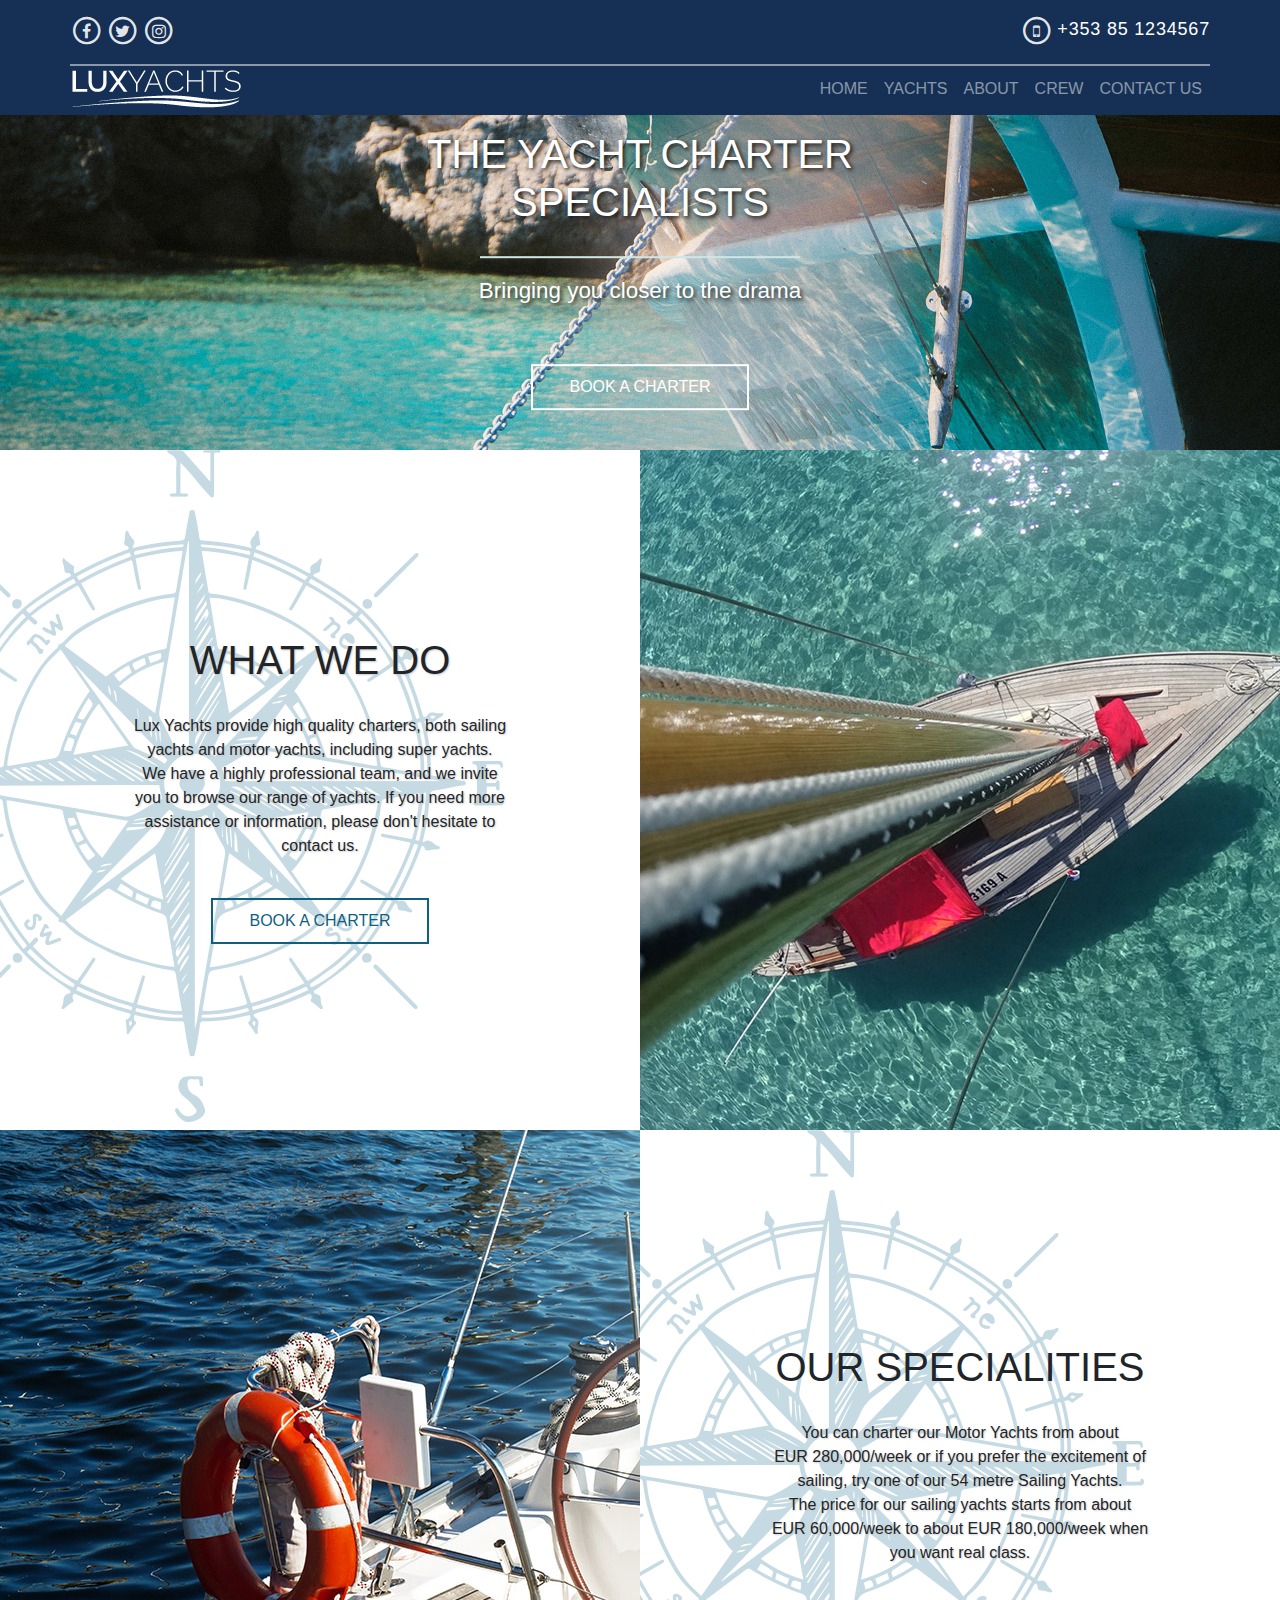
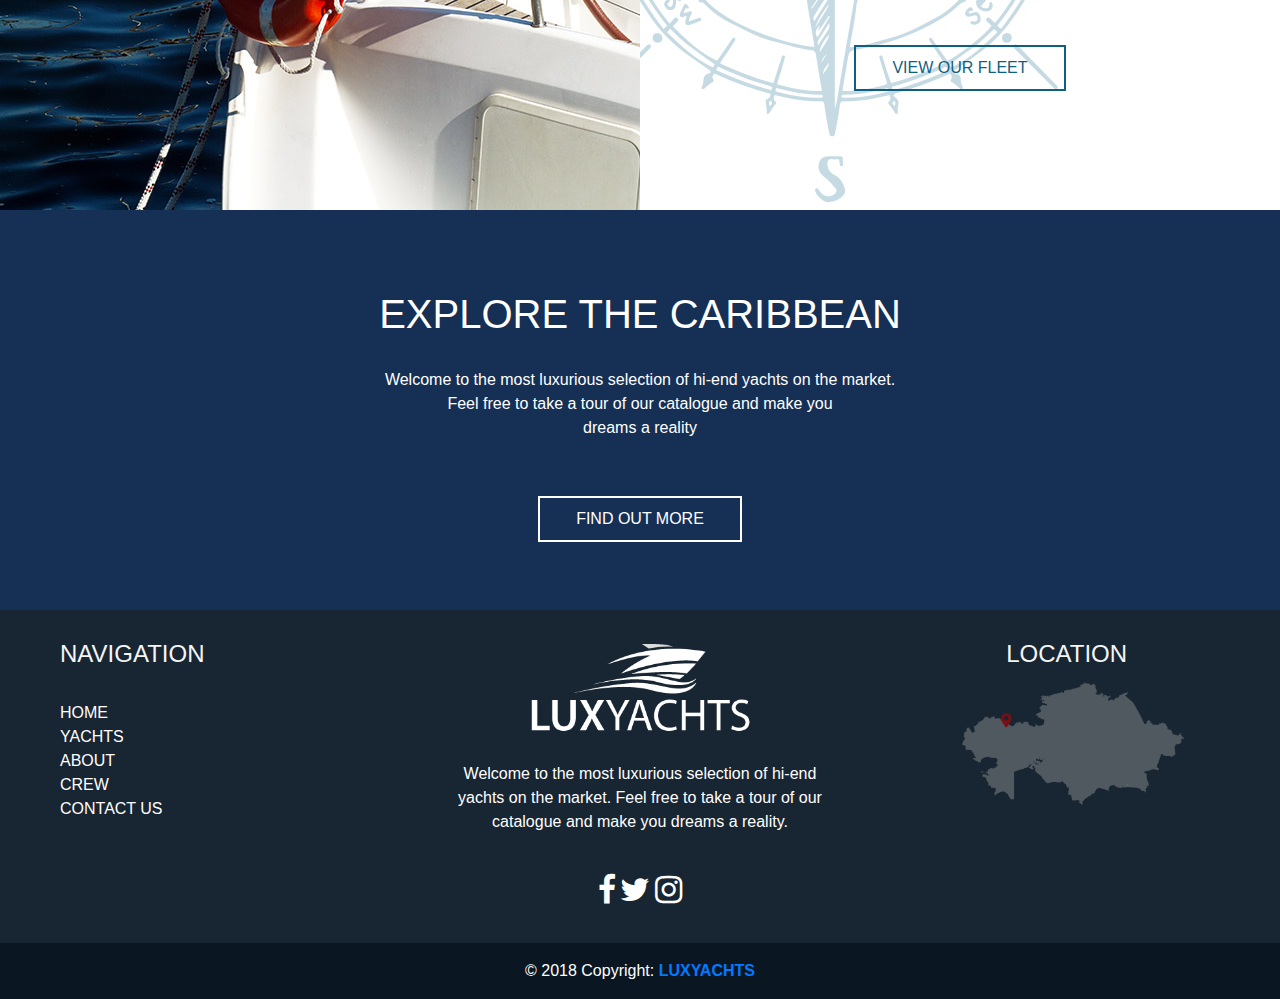
==== commit 43c1e1ee: "Merge branch 'master' into styling2" ====
--- a/about-us.html
+++ b/about-us.html
@@ -149,19 +149,19 @@
         <br>
         <ul class="list-unstyled">
           <li>
-            <a href="#!">HOME</a>
-          </li>
-          <li>
-            <a href="#!">YACHTS</a>
-          </li>
-          <li>
-            <a href="#!">ABOUT</a>
-          </li>
-          <li>
-            <a href="#!">CREW</a>
-          </li>
-          <li>
-            <a href="#!">CONTACT US</a>
+            <a href="index.html">HOME</a>
+          </li>
+          <li>
+            <a href="yachts.html">YACHTS</a>
+          </li>
+          <li>
+            <a href="about-us.html">ABOUT</a>
+          </li>
+          <li>
+            <a href="crew.html">CREW</a>
+          </li>
+          <li>
+            <a href="contact-us.html">CONTACT US</a>
           </li>
         </ul>
       </div>
@@ -179,7 +179,7 @@
         <br>
       </div>
       <div class="col-sm-4 text-md-center footer-nav">
-        <h4>LOCATION</H4>
+        <h4>LOCATION</h4>
         <img src="img/footer-map.png" alt="yacht logo">
       </div>
     </div>
@@ -187,7 +187,7 @@
     <div class="col-md-12 footer-copyright py-3 text-center mcopyright">
       © 2018 Copyright:
       <a href="">
-        <strong> LUXURY YACHTS</strong>
+        <strong> LUXYACHTS</strong>
       </a>
     </div>
     <!--/.Copyright -->
--- a/css/style.css
+++ b/css/style.css
@@ -1,79 +1,79 @@
 h1 {
-	font-family: 'Raleway', sans-serif;
-	font-style: normal;
-	font-weight:300;
+  font-family: "Raleway", sans-serif;
+  font-style: normal;
+  font-weight: 300;
 }
 
 /* General */
 
 * {
-    box-sizing: border-box;
+  box-sizing: border-box;
 }
 
 html,
 body,
 div .home-imge {
-    height: 100%;
+  height: 100%;
 }
 
 body {
-    overflow-x: hidden;
+  overflow-x: hidden;
 }
 
 /* Top navbar */
 
 .nav-background {
-    background-color: #153054;
-    height: 70px;
+  background-color: #153054;
+  height: 70px;
 }
 
 .nav-top {
-    width: 100%;
-    height: 45px;
-    background-color: #153054;
-    color: #fff;
-    text-transform: uppercase;
-    text-align: center;
-    position: fixed;
-    overflow: hidden;
-    padding-top: 5px;
+  width: 100%;
+  height: 45px;
+  background-color: #153054;
+  color: #fff;
+  text-transform: uppercase;
+  text-align: center;
+  position: fixed;
+  overflow: hidden;
+  padding-top: 5px;
 }
 
 .head-room {
-    margin-top: 45px;
+  margin-top: 45px;
 }
 
 .menu {
-    padding: 0;
-    padding-top: 15px;
-    height: 60%;
-    border-top: 2px solid rgba(255, 255, 255, 0.5);
+  padding: 0;
+  padding-top: 15px;
+  height: 60%;
+  border-top: 2px solid rgba(255, 255, 255, 0.5);
 }
 
 .yachts-contact {
-    padding: 10px 0;
+  padding: 10px 0;
 }
 
 .social {
-    padding-left: 0;
+  padding-left: 0;
 }
 
 .fa-inverse {
-    color: rgba(255, 255, 255, 0.9);
+  color: rgba(255, 255, 255, 0.9);
 }
 
 .fa-circle-thin {
-    color: rgba(255, 255, 255, 0.9);
+  color: rgba(255, 255, 255, 0.9);
 }
 
 .phone {
-    padding-right: 0;
+  padding-right: 0;
 }
 
 .phone-phone {
-    font-size: 18px;
-    padding-top: 3px;
-    letter-spacing: 0.6pt;
+  font-size: 18px;
+  padding-top: 3px;
+  letter-spacing: 0.6pt;
 }
 
 /* Index.html */
@@ -81,279 +81,279 @@
 /* Hero image top*/
 
 .home-image {
-    max-width: 100%;
-    height: auto;
+  max-width: 100%;
+  height: auto;
 }
 
 html,
 body,
 div .home-imge {
-    height: 100%;
+  height: 100%;
 }
 
 /* Checker Board Layout*/
 
 * {
-    box-sizing: border-box;
+  box-sizing: border-box;
 }
 
 .hero-image {
-    background-image: url("../img/home-yacht-top.jpg");
-    background-attachment: fixed;
-    height: 100%;
-    background-position: center;
-    background-repeat: no-repeat;
-    background-size: cover;
-    position: relative;
+  background-image: url("../img/home-yacht-top.jpg");
+  background-attachment: fixed;
+  height: 100%;
+  background-position: center;
+  background-repeat: no-repeat;
+  background-size: cover;
+  position: relative;
 }
 
 .hero-image2 {
-    background-image: url("../img/carribean-background.jpg");
-    height: 526px;
-    background-position: center;
-    background-repeat: no-repeat;
-    background-size: cover;
-    position: relative;
-    display: inline-block;
+  background-image: url("../img/carribean-background.jpg");
+  height: 526px;
+  background-position: center;
+  background-repeat: no-repeat;
+  background-size: cover;
+  position: relative;
+  display: inline-block;
 }
 
 /* Place text in the middle of the image */
 
 .hero-text {
+  text-align: center;
+  vertical-align: middle;
+  position: absolute;
+  top: 47%;
+  left: 72%;
+  transform: translate(-50%, -50%);
+  color: white;
+}
+
+@media only screen and (max-width: 1058px) {
+  .hero-text {
     text-align: center;
     vertical-align: middle;
     position: absolute;
     top: 47%;
-    left: 72%;
+    left: 50%;
     transform: translate(-50%, -50%);
     color: white;
-}
-
-@media only screen and (max-width: 1058px) {
-    .hero-text {
-        text-align: center;
-        vertical-align: middle;
-        position: absolute;
-        top: 47%;
-        left: 50%;
-        transform: translate(-50%, -50%);
-        color: white;
-        width: 380px;
-    }
+    width: 380px;
+  }
 }
 
 .hero-text2 {
+  text-align: center;
+  vertical-align: middle;
+  position: absolute;
+  color: white;
+  width: 100%;
+  top: 33%;
+}
+
+@media only screen and (max-width: 600px) {
+  .hero-text2 {
     text-align: center;
     vertical-align: middle;
     position: absolute;
+    top: 84%;
+    left: 50%;
+    transform: translate(-50%, -50%);
     color: white;
-    width: 100%;
-    top: 33%
-}
-
-@media only screen and (max-width: 600px) {
-    .hero-text2 {
-        text-align: center;
-        vertical-align: middle;
-        position: absolute;
-        top: 84%;
-        left: 50%;
-        transform: translate(-50%, -50%);
-        color: white;
-        width: 380px;
-    }
+    width: 380px;
+  }
 }
 
 .button-dark {
-    background: transparent;
-    padding: 9px 36px;
-    border: 2px solid #fff;
-    color: #ffffff;
+  background: transparent;
+  padding: 9px 36px;
+  border: 2px solid #fff;
+  color: #ffffff;
 }
 
 .button-dark:hover {
-    background: #ffffff;
-    padding: 9px 36px;
-    border: 2px solid #ffffff;
-    color: #0f5f80;
-    text-decoration: none;
+  background: #ffffff;
+  padding: 9px 36px;
+  border: 2px solid #ffffff;
+  color: #0f5f80;
+  text-decoration: none;
 }
 
 .button-light {
-    background: transparent;
-    padding: 9px 36px;
-    border: 2px solid #0f5f80;
-    color: #0f5f80;
+  background: transparent;
+  padding: 9px 36px;
+  border: 2px solid #0f5f80;
+  color: #0f5f80;
 }
 
 .button-light:hover {
-    background: #0f5f80;
-    padding: 9px 36px;
-    border: 2px solid #0f5f80;
-    color: #fff;
-    text-decoration: none;
+  background: #0f5f80;
+  padding: 9px 36px;
+  border: 2px solid #0f5f80;
+  color: #fff;
+  text-decoration: none;
 }
 
 article {
-    position: relative;
-    top: 50%;
-    left: 50%;
-    text-align: center;
-    transform: translate(-50%, -50%);
+  position: relative;
+  top: 50%;
+  left: 50%;
+  text-align: center;
+  transform: translate(-50%, -50%);
 }
 
 .left-half {
-    float: left;
-    height: 680px;
-    padding: 10%;
-    background-image: url("../img/compass.png");
-    background-repeat: no-repeat;
-    background-color: #ffffff;
+  float: left;
+  height: 680px;
+  padding: 10%;
+  background-image: url("../img/compass.png");
+  background-repeat: no-repeat;
+  background-color: #ffffff;
 }
 
 .right-half {
-    float: right;
-    height: 680px;
-    padding: 10%;
-    background-image: url("../img/sailor.jpg");
-    background-repeat: no-repeat;
-    background-color: #ffffff;
+  float: right;
+  height: 680px;
+  padding: 10%;
+  background-image: url("../img/sailor.jpg");
+  background-repeat: no-repeat;
+  background-color: #ffffff;
 }
 
 .left-half-2 {
-    float: left;
-    height: 680px;
-    padding: 12%;
-    background-image: url("../img/sunset-sailing.jpg");
-    background-repeat: no-repeat;
-    background-color: #ffffff;
+  float: left;
+  height: 680px;
+  padding: 12%;
+  background-image: url("../img/sunset-sailing.jpg");
+  background-repeat: no-repeat;
+  background-color: #ffffff;
 }
 
 .right-half-2 {
-    float: right;
-    height: 680px;
-    padding: 10%;
-    background-image: url("../img/compass-2.png");
-    background-repeat: no-repeat;
-    background-position: right;
-    background-color: #ffffff;
+  float: right;
+  height: 680px;
+  padding: 10%;
+  background-image: url("../img/compass-2.png");
+  background-repeat: no-repeat;
+  background-position: right;
+  background-color: #ffffff;
 }
 
 .crew {
-    height: 70%;
-    max-height: 100%;
-    padding-left: 0px;
-    padding-right: 0px;
+  height: 70%;
+  max-height: 100%;
+  padding-left: 0px;
+  padding-right: 0px;
 }
 
 .about {
-    height: 400px;
-    width: 400px;
-    padding: 12%;
+  height: 400px;
+  width: 400px;
+  padding: 12%;
 }
 
 .yachts {
-    float: left;
-    height: 400px;
-    width: 400px;
-    padding: 12%;
-    background-image: url("../img/crew.jpg");
-    background-repeat: no-repeat;
-    background-color: #ffffff;
+  float: left;
+  height: 400px;
+  width: 400px;
+  padding: 12%;
+  background-image: url("../img/crew.jpg");
+  background-repeat: no-repeat;
+  background-color: #ffffff;
 }
 
 .block-row {
-    margin-top: -7px;
-    margin-bottom: 0px;
+  margin-top: -7px;
+  margin-bottom: 0px;
 }
 
 /* Image Hover */
 
 .hovereffect {
-    width: 100%;
-    height: 500px;
-    max-height: 100%;
-    float: left;
-    overflow: hidden;
-    position: relative;
-    text-align: center;
-    cursor: default;
-    background: -webkit-linear-gradient(45deg, #ff89e9 0%, #05abe0 100%);
-    background: linear-gradient(45deg, #0f5f80 0%, #05abe0 100%);
+  width: 100%;
+  height: 500px;
+  max-height: 100%;
+  float: left;
+  overflow: hidden;
+  position: relative;
+  text-align: center;
+  cursor: default;
+  background: -webkit-linear-gradient(45deg, #ff89e9 0%, #05abe0 100%);
+  background: linear-gradient(45deg, #0f5f80 0%, #05abe0 100%);
 }
 
 .hovereffect .overlay {
-    width: 100%;
-    height: 500px;
-    position: absolute;
-    overflow: hidden;
-    top: 0;
-    left: 0;
-    padding: 3em;
-    text-align: left;
+  width: 100%;
+  height: 500px;
+  position: absolute;
+  overflow: hidden;
+  top: 0;
+  left: 0;
+  padding: 3em;
+  text-align: left;
 }
 
 .hovereffect img {
-    display: block;
-    position: relative;
-    max-width: none;
-    width: calc(100% + 60px);
-    -webkit-transition: opacity 0.35s, -webkit-transform 0.45s;
-    transition: opacity 0.35s, transform 0.45s;
-    -webkit-transform: translate3d(-40px, 0, 0);
-    transform: translate3d(-40px, 0, 0);
+  display: block;
+  position: relative;
+  max-width: none;
+  width: calc(100% + 60px);
+  -webkit-transition: opacity 0.35s, -webkit-transform 0.45s;
+  transition: opacity 0.35s, transform 0.45s;
+  -webkit-transform: translate3d(-40px, 0, 0);
+  transform: translate3d(-40px, 0, 0);
 }
 
 .hovereffect h1 {
-    text-transform: uppercase;
-    color: #fff;
-    position: relative;
-    font-size: 27px;
-    background-color: transparent;
-    text-align: left;
+  text-transform: uppercase;
+  color: #fff;
+  position: relative;
+  font-size: 27px;
+  background-color: transparent;
+  text-align: left;
 }
 
 .hovereffect .overlay:before {
-    position: absolute;
-    top: 20px;
-    right: 20px;
-    bottom: 20px;
-    left: 20px;
-    border: 1px solid #fff;
-    content: '';
-    opacity: 0;
-    filter: alpha(opacity=0);
-    -webkit-transition: opacity 0.35s, -webkit-transform 0.45s;
-    transition: opacity 0.35s, transform 0.45s;
-    -webkit-transform: translate3d(-20px, 0, 0);
-    transform: translate3d(-20px, 0, 0);
+  position: absolute;
+  top: 20px;
+  right: 20px;
+  bottom: 20px;
+  left: 20px;
+  border: 1px solid #fff;
+  content: "";
+  opacity: 0;
+  filter: alpha(opacity=0);
+  -webkit-transition: opacity 0.35s, -webkit-transform 0.45s;
+  transition: opacity 0.35s, transform 0.45s;
+  -webkit-transform: translate3d(-20px, 0, 0);
+  transform: translate3d(-20px, 0, 0);
 }
 
 .hovereffect a,
 .hovereffect p {
-    color: #FFF;
-    opacity: 0;
-    filter: alpha(opacity=0);
-    -webkit-transition: opacity 0.35s, -webkit-transform 0.45s;
-    transition: opacity 0.35s, transform 0.45s;
-    -webkit-transform: translate3d(-10px, 0, 0);
-    transform: translate3d(-10px, 0, 0);
+  color: #fff;
+  opacity: 0;
+  filter: alpha(opacity=0);
+  -webkit-transition: opacity 0.35s, -webkit-transform 0.45s;
+  transition: opacity 0.35s, transform 0.45s;
+  -webkit-transform: translate3d(-10px, 0, 0);
+  transform: translate3d(-10px, 0, 0);
 }
 
 .hovereffect:hover img {
-    opacity: 0.6;
-    filter: alpha(opacity=60);
-    -webkit-transform: translate3d(0, 0, 0);
-    transform: translate3d(0, 0, 0);
+  opacity: 0.6;
+  filter: alpha(opacity=60);
+  -webkit-transform: translate3d(0, 0, 0);
+  transform: translate3d(0, 0, 0);
 }
 
 .hovereffect:hover .overlay:before,
 .hovereffect:hover a,
 .hovereffect:hover p {
-    opacity: 1;
-    filter: alpha(opacity=100);
-    -webkit-transform: translate3d(0, 0, 0);
-    transform: translate3d(0, 0, 0);
+  opacity: 1;
+  filter: alpha(opacity=100);
+  -webkit-transform: translate3d(0, 0, 0);
+  transform: translate3d(0, 0, 0);
 }
 
 /* Testimonials */
@@ -361,188 +361,166 @@
 /* Slideshow container */
 
 .slideshow-container {
-    position: relative;
+  position: relative;
 }
 
 /* Slides */
 
 .mySlides {
-    display: none;
-    padding: 80px;
-    text-align: center;
-    font-size: 20px
+  display: none;
+  padding: 80px;
+  text-align: center;
+  font-size: 20px;
 }
 
 /* Next & previous buttons */
 
 .prev,
 .next {
-    cursor: pointer;
-    position: absolute;
-    top: 50%;
-    width: auto;
-    margin-top: -30px;
-    padding: 16px;
-    color: #888;
-    font-weight: bold;
-    font-size: 20px;
-    border-radius: 0 3px 3px 0;
-    user-select: none;
+  cursor: pointer;
+  position: absolute;
+  top: 50%;
+  width: auto;
+  margin-top: -30px;
+  padding: 16px;
+  color: #888;
+  font-weight: bold;
+  font-size: 20px;
+  border-radius: 0 3px 3px 0;
+  user-select: none;
 }
 
 /* Position the "next button" to the right */
 
 .next {
-    position: absolute;
-    right: 0;
-    border-radius: 3px 0 0 3px;
+  position: absolute;
+  right: 0;
+  border-radius: 3px 0 0 3px;
 }
 
 /* On hover, add a black background color with a little bit see-through */
 
 .prev:hover,
 .next:hover {
-    background-color: rgba(0, 0, 0, 0.8);
-    color: white;
+  background-color: rgba(0, 0, 0, 0.8);
+  color: white;
 }
 
 /* The dot/bullet/indicator container */
 
 .dot-container {
-    text-align: center;
-    padding: 20px;
-    background: #ddd;
+  text-align: center;
+  padding: 20px;
+  background: #ddd;
 }
 
 /* The dots/bullets/indicators */
 
 .dot {
-    cursor: pointer;
-    height: 15px;
-    width: 15px;
-    margin: 0 2px;
-    background-color: #bbb;
-    border-radius: 50%;
-    display: inline-block;
-    transition: background-color 0.6s ease;
+  cursor: pointer;
+  height: 15px;
+  width: 15px;
+  margin: 0 2px;
+  background-color: #bbb;
+  border-radius: 50%;
+  display: inline-block;
+  transition: background-color 0.6s ease;
 }
 
 /* Add a background color to the active dot/circle */
 
 .active,
 .dot:hover {
-    background-color: #0f5f80;
+  background-color: #0f5f80;
 }
 
 /* Add an italic font style to all quotes */
 
 q {
-    font-style: italic;
+  font-style: italic;
 }
 
 /* Add a blue color to the author */
 
 .author {
-    color: cornflowerblue;
+  color: cornflowerblue;
 }
 
 /* Footer */
 
 .mfooter {
+  color: #fff;
+  background-color: #182532 !important;
+  padding-bottom: 300px;
+  margin-top: 0px;
+  background-image: url("../img/footer.png");
+  background-attachment: fixed;
+  background-repeat: no-repeat;
+  vertical-align: bottom;
+  padding-top: 30px;
+  height: 333px;
+  margin-right: 130px;
+}
+
+@media only screen and (max-width: 650px) {
+  .mfooter {
     color: #fff;
     background-color: #182532 !important;
     padding-bottom: 300px;
     margin-top: 0px;
-    background-image: url("../img/footer.png");
-    background-attachment: fixed;
+    background-image: none;
     background-repeat: no-repeat;
     vertical-align: bottom;
     padding-top: 30px;
-    height: 333px;
-    margin-right: 130px;
+    height: 700px;
+    margin-right: auto;
+    margin-left: auto;
+  }
+}
+
+.mcopyright {
+  color: #fff;
+  background-color: #0a1621;
+}
+
+.footer-nav {
+  text-align: left;
+  padding-left: 60px;
+  padding-right: 60px;
+  color: #f4f4f4 !important;
+}
+
+footer img {
+  width: 100%;
 }
 
 @media only screen and (max-width: 650px) {
-    .mfooter {
-        color: #fff;
-        background-color: #182532 !important;
-        padding-bottom: 300px;
-        margin-top: 0px;
-        background-image: none;
-        background-repeat: no-repeat;
-        vertical-align: bottom;
-        padding-top: 30px;
-        height: 700px;
-        margin-right: auto;
-        margin-left: auto;
-    }
-}
-
-.mcopyright {
+  .mfooter {
     color: #fff;
-    background-color: #0a1621;
-}
-
-.footer-nav {
-    text-align: left;
-    padding-left: 60px;
-    padding-right: 60px;
-    color: #f4f4f4 !important;
-}
-
-footer img {
-    width: 100%;
-}
-
-@media only screen and (max-width: 650px) {
-    .footer-nav {
-        text-align: left;
-        padding-left: 15px;
-        padding-right: 0px;
-        color: #f4f4f4 !important;
-    }
-    .social-nav {
-        padding: 11px;
-        border: solid 2px #fff;
-        border-radius: 50%;
-        width: 11%;
-        color: #fff;
-        margin: 5px;
-    }
-    @media only screen and (max-width: 1500px) {
-        .social-nav {
-            padding: 11px;
-            border: solid 0px #fff;
-            border-radius: 50%;
-            width: 11%;
-            color: #fff;
-            margin: 5px;
-        }
-    }
-    @media only screen and (max-width: 650px) {
-        .social-nav {
-            padding: 11px;
-            border: solid 0px #fff;
-            border-radius: 50%;
-            width: 11%;
-            color: #fff;
-            margin: 5px;
-        }
-    }
-    .social-nav:hover {
-        color: #0056b3;
-        text-decoration: none;
-        border: solid 2px #0056b3;
-        margin: 5px;
-    }
-    @media only screen and (max-width: 650px) {
-        .social-nav:hover {
-            padding: 11px;
-            border: solid 0px #fff;
-            border-radius: 50%;
-            width: 11%;
-            color: #fff;
-            margin: 5px;
-        }
-    }
-	+    background-color: #182532 !important;
+    padding-bottom: 300px;
+    margin-top: 0px;
+    background-image: none;
+    background-repeat: no-repeat;
+    vertical-align: bottom;
+    padding-top: 30px;
+    height: 700px;
+    text-align: center;
+  }
+  .footer-nav {
+    text-align: center;
+  }
+  .social-nav {
+    padding: 11px;
+    border: solid 0px #fff;
+    border-radius: 50%;
+    width: 11%;
+    color: #fff;
+    margin: 5px;
+  }
+  .social-nav:hover {
+    text-decoration: none;
+  }
+}
+   
+    --- a/css/about.css
+++ b/css/about.css
@@ -1,6 +1,18 @@
 /* bootstrap fix*/
 
 #about_page .row {
+  margin: 0;
+  padding-left: 0;
+  padding-right: 0;
+}
+
+#about_page .col-md-12 {
+  padding-left: 0;
+  padding-right: 0;
+}
+
+#about_page footer img {
+  width: 100%;
     margin: 0;
     padding-left: 0;
     padding-right: 0;
@@ -8,9 +20,6 @@
 #about_page .col-md-12 {
     padding-left: 0;
     padding-right: 0;
-}
-#about_page footer img {
-    width: 100%;
 }
 
 /* for footer map */
@@ -20,7 +29,6 @@
 }
 
 /* banner */
-
 
 /* mathew wheeler unsplash */
 
@@ -36,11 +44,21 @@
     margin-bottom: 20px;
 	background-color:#153054
 }
+
 #about_page .about-text {
-    text-align: center;
-    top: 60%;
-    left: 50%;
+  text-align: center;
+  top: 60%;
+  left: 50%;
 }
+
+#about_page .about-text button {
+  margin-top: 40px;
+}
+
+#about_page button {
+  margin-top: 40px;
+}
+
 #about_page h1 {
     text-transform: uppercase;
     margin-bottom: 30px;
@@ -64,10 +82,11 @@
     border-width: 2px;
     width: 50%;
 }
+
 .article {
-    position: relative;
-    top: 20%;
-    text-align: center;
+  position: relative;
+  top: 20%;
+  text-align: center;
 }
 
 /* sections */
@@ -75,30 +94,36 @@
 .left-half1 {
     background-image: url("../img/compass.png");
 }
+
 .right-half1 {
     background-image: url("../img/about/about-above.jpg");
 }
+
 .left-half2 {
     background-image: url("../img/about/moonlight-780.jpg");
 }
+
 .right-half2 {
-    background-image: url("../img/compass.png");
+  background-image: url("../img/compass.png");
 }
+
+
 .left-half1,
 .right-half1,
 .left-half2,
 .right-half2 {
-    height: 680px;
-    padding: 10%;
-    background-repeat: no-repeat;
-    background-color: #ffffff;
-    margin-top: 0;
+  height: 680px;
+  padding: 10%;
+  background-repeat: no-repeat;
+  background-color: #ffffff;
+  margin-top: 0;
 }
+
 .left-half1,
 .right-half1,
 .left-half2,
 .right-half2 p {
-    text-shadow: 1px 1px 2px rgb(200, 200, 200);
+  text-shadow: 1px 1px 2px rgb(200, 200, 200);
 }
 
 /* hero  banner */
@@ -109,6 +134,16 @@
     background-image: url("../img/about/about-what-we-do-unsplash-780.jpg");
     background-attachment: fixed;
 }
+
+.container {
+  padding-right: 0;
+  padding-left: 0;
+}
+
 .about-text2 {
     top: 20%;
 }
+
+.list-unstyled li a {
+  color: white;
+}--- a/css/mq.css
+++ b/css/mq.css
@@ -1,107 +1,172 @@
 /* ============================= */
+
 /* ! Layout for mobile version   */
+
 /* ============================= */
 
 /* media queries start */
 
-@media only screen and (min-width: 1601px){ 
-	/* spl** custom code  */
-	section .content-limit, header .content-limit, footer .content-limit {  /* override bootstrap container width [if placed in same container] or could set .container instead */
-		width:1024px; /* edit */   
-		margin:0 auto;
-	}
-}
-@media only screen and (max-width: 1600px){ 
-	/* spl** custom code  */
-	section .content-limit, header .content-limit, footer .content-limit {  /* override bootstrap container width [if placed in same container] or could set .container instead */
-		width:860px; /* edit */   
-		margin:0 auto;
-	}
-
-}
-@media only screen and (max-width: 1200px){ 
-	
-	/* contact */
-	#contact_page section#banner {	
-        display:block;	
-		padding-top: 220px; /* same height as nav bar */
-		min-height: 380px;
-	}	
-	#main_content {
-		background-color:rgb(0,0,0);  /* no longer opacity < 1 */	 
-	}
-	#main_content h2 { 
-		width: 90%; 
-	}
-}
-@media only screen and (max-width: 1000px){ 
-    
-	#main_content {
-		background-color:rgb(0,0,0);  /* no longer opacity < 1 */	 
-	}
-	
-    #about_page h1, #contact_page h1 {
-       font-size: 1.2em;
-	}
-	#about_page .about-text h1, #contact_page .about-text h1 {
-	  font-size: 1.2em;
-	  padding-top: 25%;
-	  margin-bottom: 0;
-	}
-	#about_page .about-text hr {
-	  margin: 5px;
-	} 
-	#about_page .about-text .subheading, #contact_page .about-text .subheading {
-	  margin-bottom: 5px;
-	  font-size: 1em;
-	}  	 	
-    #about_page .about-text button, #contact_page .about-text button  {
-	  margin-top: 0;
-	} 
-	
-	.left-half1, 
-	.right-half1,
-	.left-half2,
-	.right-half2  {
-		height: unset;
-		min-height: 400px;
-	}
-	
-	.about-text2 {
-		top: 20%;
-	}
-	.mfooter {
-	   min-height: 800px;
-	}		
-	#about_page footer img, #contact_page footer img  {
-	   width: 50%;	
-	}	
-		
+@media only screen and (min-width: 1601px) {
+  /* spl** custom code  */
+  section .content-limit,
+  header .content-limit,
+  footer .content-limit {
+    /* override bootstrap container width [if placed in same container] or could set .container instead */
+    width: 1024px;
+    /* edit */
+    margin: 0 auto;
+  }
 }
 
+@media only screen and (max-width: 1600px) {
+  /* spl** custom code  */
+  section .content-limit,
+  header .content-limit,
+  footer .content-limit {
+    /* override bootstrap container width [if placed in same container] or could set .container instead */
+    width: 860px;
+    /* edit */
+    margin: 0 auto;
+  }
+}
 
-@media handheld, only screen and (max-width: 767px) { /* or whatever Ant wants as mobile cut-off */
+@media only screen and (max-width: 1200px) {
+  /* contact */
+  #contact_page section#banner {
+    display: block;
+    padding-top: 220px;
+    /* same height as nav bar */
+    min-height: 380px;
+  }
+  #main_content {
+    background-color: rgb(0, 0, 0);
+    /* no longer opacity < 1 */
+  }
+  #main_content h2 {
+    width: 90%;
+  }
+}
 
-	body {
-		
-	}
-	/* contact */
-	
-	#contact_page section#banner {	
-	    min-height:280px;
-		z-index:1;
-		display:block;
-	}	
-	.about-text2 {
-	  top: 30%;
-	}
+@media only screen and (max-width: 1000px) {
+  #main_content {
+    background-color: rgb(0, 0, 0);
+    /* no longer opacity < 1 */
+  }
+  #about_page h1,
+  #contact_page h1 {
+    font-size: 1.2em;
+  }
+  #about_page .about-text h1,
+  #contact_page .about-text h1 {
+    font-size: 1.2em;
+    padding-top: 25%;
+    margin-bottom: 0;
+  }
+  #about_page .about-text hr {
+    margin: 5px;
+  }
+  #about_page .about-text .subheading,
+  #contact_page .about-text .subheading {
+    margin-bottom: 5px;
+    font-size: 1em;
+  }
+  #about_page .about-text button,
+  #contact_page .about-text button {
+    margin-top: 0;
+  }
+  .left-half1,
+  .right-half1,
+  .left-half2,
+  .right-half2 {
+    height: unset;
+    min-height: 400px;
+  }
+  .about-text2 {
+    top: 20%;
+  }
+  .mfooter {
+    min-height: 800px;
+  }
+  #about_page footer img,
+  #contact_page footer img {
+    width: 50%;
+  }
+}
+
+@media handheld, only screen and (max-width: 767px) {
+  /* or whatever Ant wants as mobile cut-off */
+  body {
+  }
+  /* contact */
+  #contact_page section#banner {
+    min-height: 280px;
+    z-index: 1;
+    display: block;
+  }
+  .about-text2 {
+    top: 30%;
+  }
 }
 
 /* ========================================== */
+
 /* ! Provide higher res assets for iPhone 4   */
+
 /* ========================================== */
 
-@media only screen and (-webkit-min-device-pixel-ratio: 2) { 
+@media only screen and (-webkit-min-device-pixel-ratio: 2) {
+}
 
+@media only screen and (max-width: 990px) {
+  .social {
+    padding-left: 15px;
+  }
+  .phone {
+    padding-right: 15px;
+  }
+  .container {
+    max-width: 100%;
+  }
+  .navbar-collapse {
+    padding-left: 20px;
+  }
+  .nav-background {
+    height: 90px;
+  }
+}
 
-}+@media only screen and (max-width: 691px) {
+  .phone-phone {
+    font-size: 12px;
+    letter-spacing: 0pt;
+  }
+}
+
+@media only screen and (max-width: 650px) {
+  .mfooter {
+    color: #fff;
+    background-color: #182532 !important;
+    padding-bottom: 300px;
+    margin-top: 0px;
+    background-image: none;
+    background-repeat: no-repeat;
+    vertical-align: bottom;
+    padding-top: 30px;
+    height: 700px;
+    text-align: center;
+  }
+  .footer-nav {
+    text-align: center;
+  }
+  .social-nav {
+    padding: 11px;
+    border: solid 0px #fff;
+    border-radius: 50%;
+    width: 11%;
+    color: #fff;
+    margin: 5px;
+  }
+  .social-nav:hover {
+    text-decoration: none;
+  }
+}
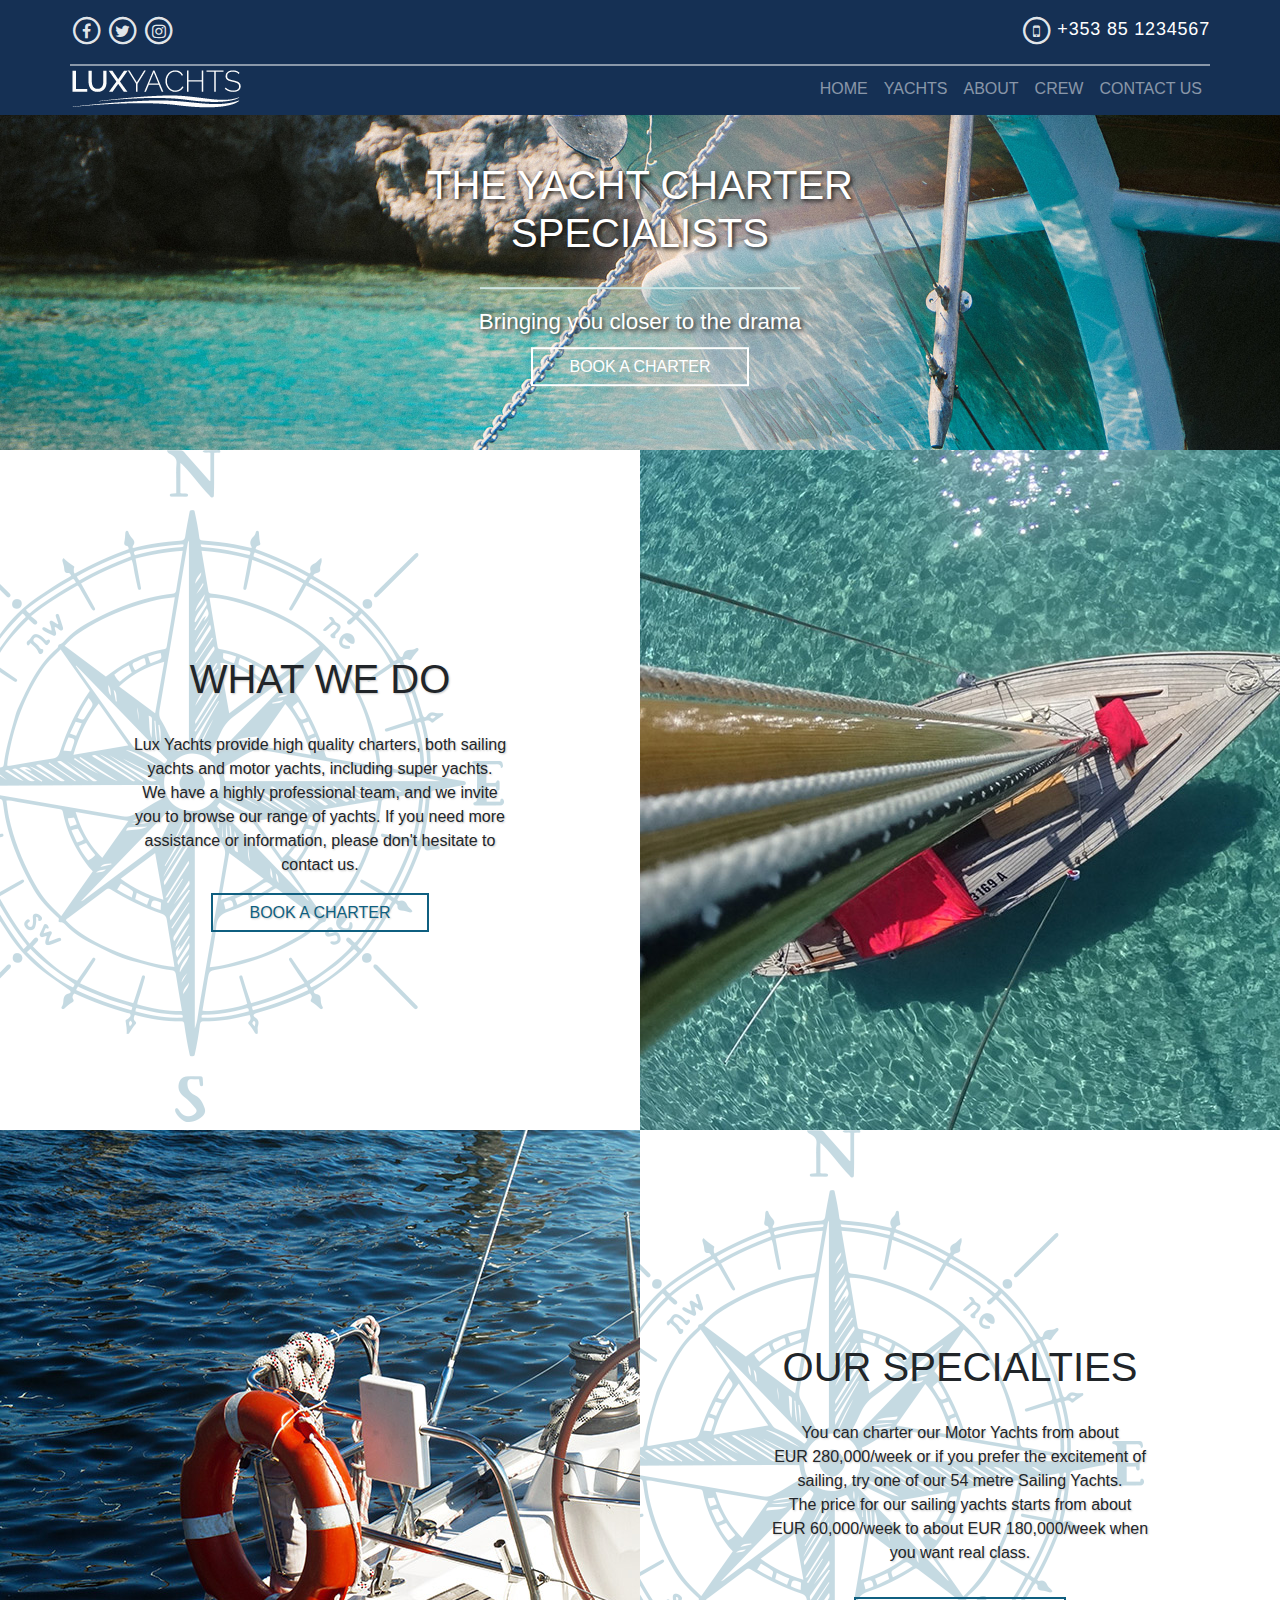
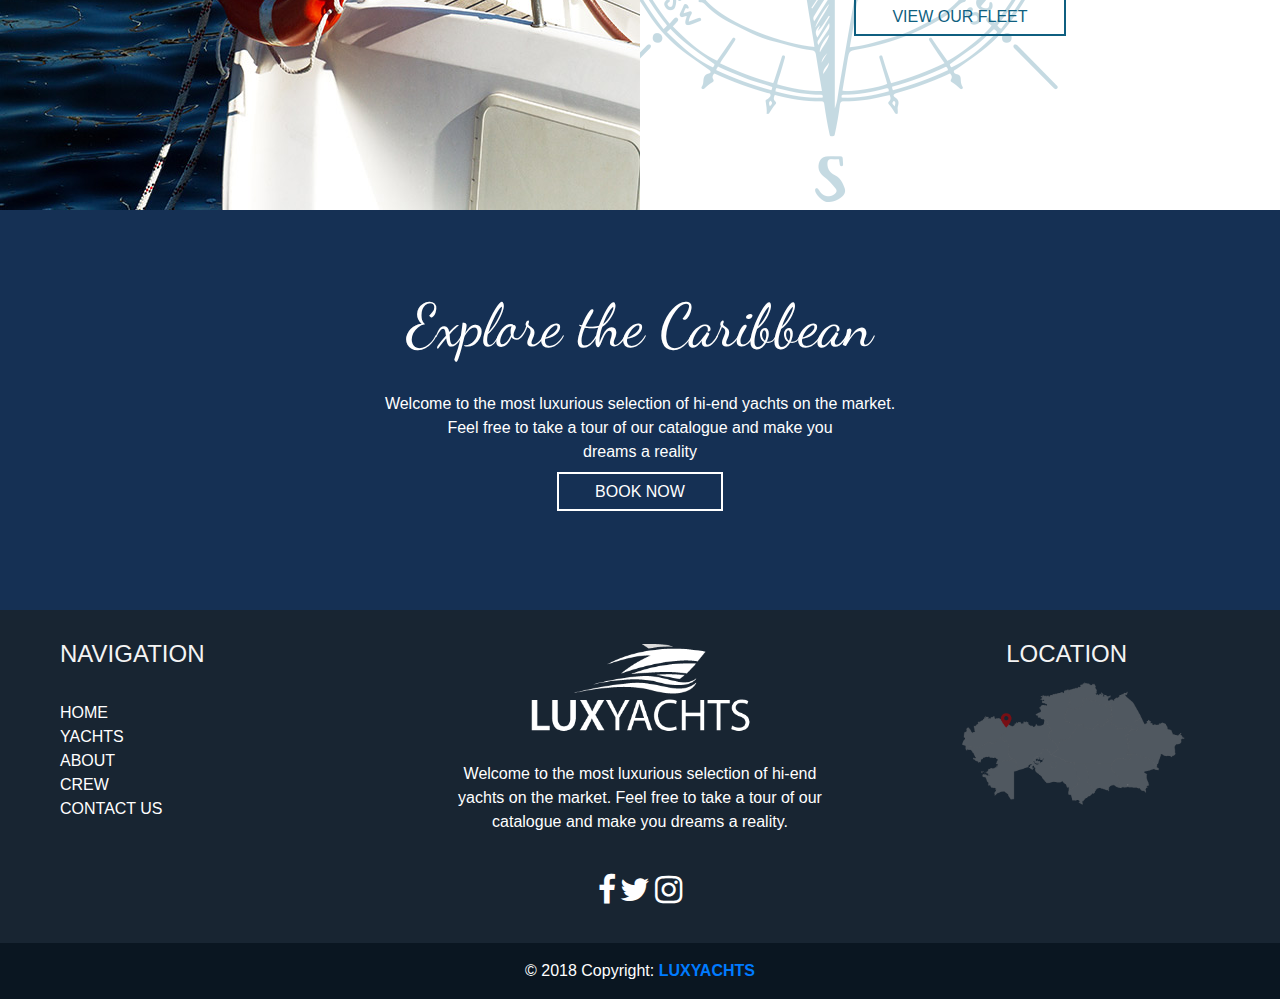
==== commit 4a852602: "ABOUT PAGE LINKS" ====
--- a/about-us.html
+++ b/about-us.html
@@ -16,6 +16,8 @@
   <link rel="stylesheet" href="css/mq.css">
   <!-- Favicon -->
 	<link rel="shotcut icon" href="img/favicon.png">
+	 <!-- Google Fonts -->
+  <link href="https://fonts.googleapis.com/css?family=Dancing+Script" rel="stylesheet">
 </head>
 
 <body id="about_page">
@@ -90,18 +92,19 @@
       <h1>The Yacht Charter Specialists</h1>
       <hr>
       <p class="subheading">Bringing you closer to the drama</p>
-      <button class="button-dark">BOOK A CHARTER</button>
+      <a href="contact-us.html" class="button-dark">BOOK A CHARTER</a>
     </div>
   </div>
   <section>
     <div class="row col-md-12">
       <div class="left-half1 col-md-6">
         <article>
-          <h1>What we do</h1>
+          <h1>WHAT WE DO</h1>
           <p>Lux Yachts provide high quality charters, both sailing yachts and motor yachts, including super yachts.
             <br>We have a highly professional team, and we invite you to browse our range of yachts. If you need more assistance or information, please don't hesitate to contact us.
             <br>
-            <button class="button-light">BOOK A CHARTER</button>
+			<br>
+            <a href="contact-us.html" class="button-light">BOOK A CHARTER</a>
         </article>
       </div>
       <div class="right-half1 col-md-6">
@@ -116,11 +119,11 @@
       </div>
       <div class="right-half2 col-md-6">
         <div class="article">
-          <h1>Our Specialities</h1>
+          <h1>OUR SPECIALTIES</h1>
           <p>You can charter our Motor Yachts from about EUR&nbsp;280,000/week or if you prefer the excitement of sailing, try one of our 54 metre Sailing Yachts.
             <br>The price for our sailing yachts starts from about EUR&nbsp;60,000/week to about EUR&nbsp;180,000/week when you want real class.</p>
           <br>
-          <button class="button-light">VIEW OUR FLEET</button>
+          <a href="yachts.html" class="button-light">VIEW OUR FLEET</a>
         </div>
       </div>
     </div>
@@ -131,11 +134,11 @@
     <div class="row hero-image-about col-md-12">
 
       <div class="hero-text2 about-text2">
-        <h1>Explore the Caribbean</h1>
+        <h1 style="font-family: 'Dancing Script', cursive; font-size: 60px;">Explore the Caribbean</h1>
         <p>Welcome to the most luxurious selection of hi-end yachts on the market.
           <br>Feel free to take a tour of our catalogue and make you
           <br>dreams a reality </p>
-        <button class="button-dark">FIND OUT MORE</button>
+        <a href="CONTACT-US.html" class="button-dark">BOOK NOW</a>
       </div>
     </div>
 
--- a/css/about.css
+++ b/css/about.css
@@ -60,7 +60,6 @@
 }
 
 #about_page h1 {
-    text-transform: uppercase;
     margin-bottom: 30px;
 }
 #about_page .about-text h1 {
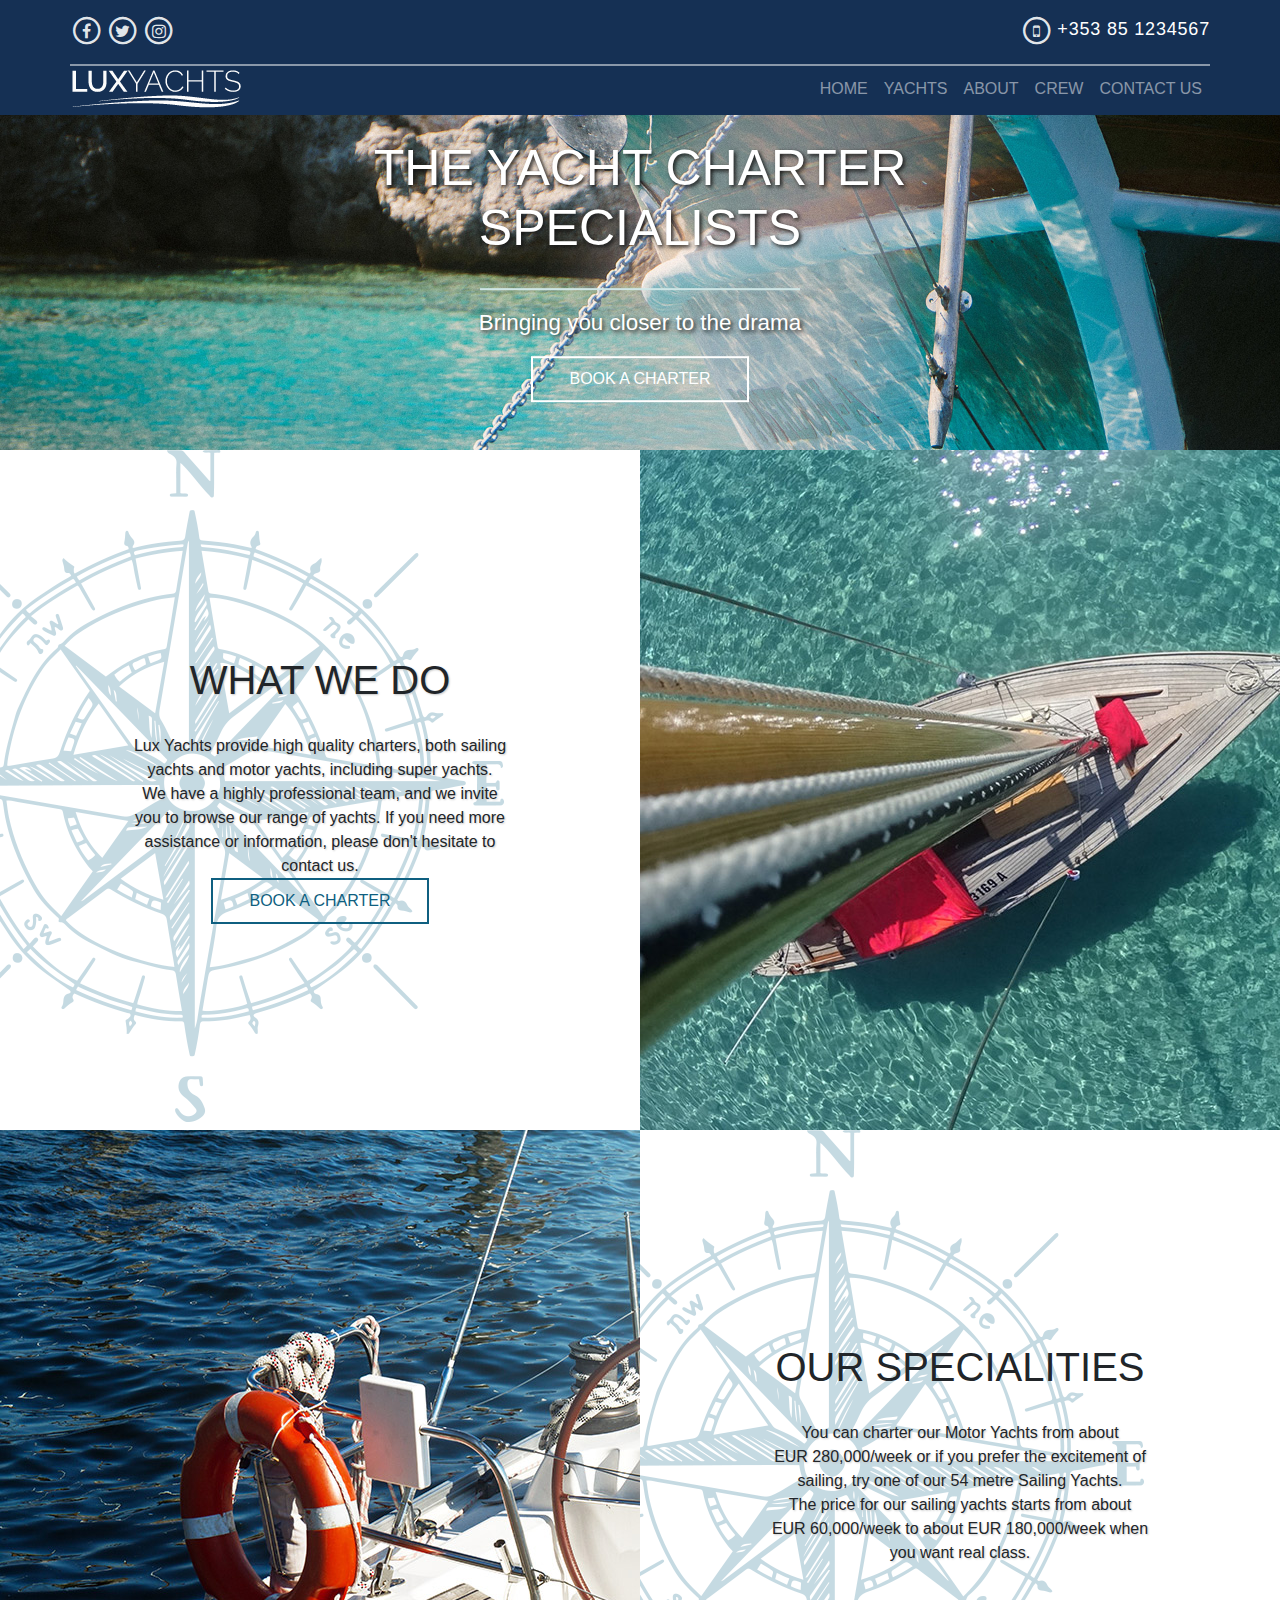
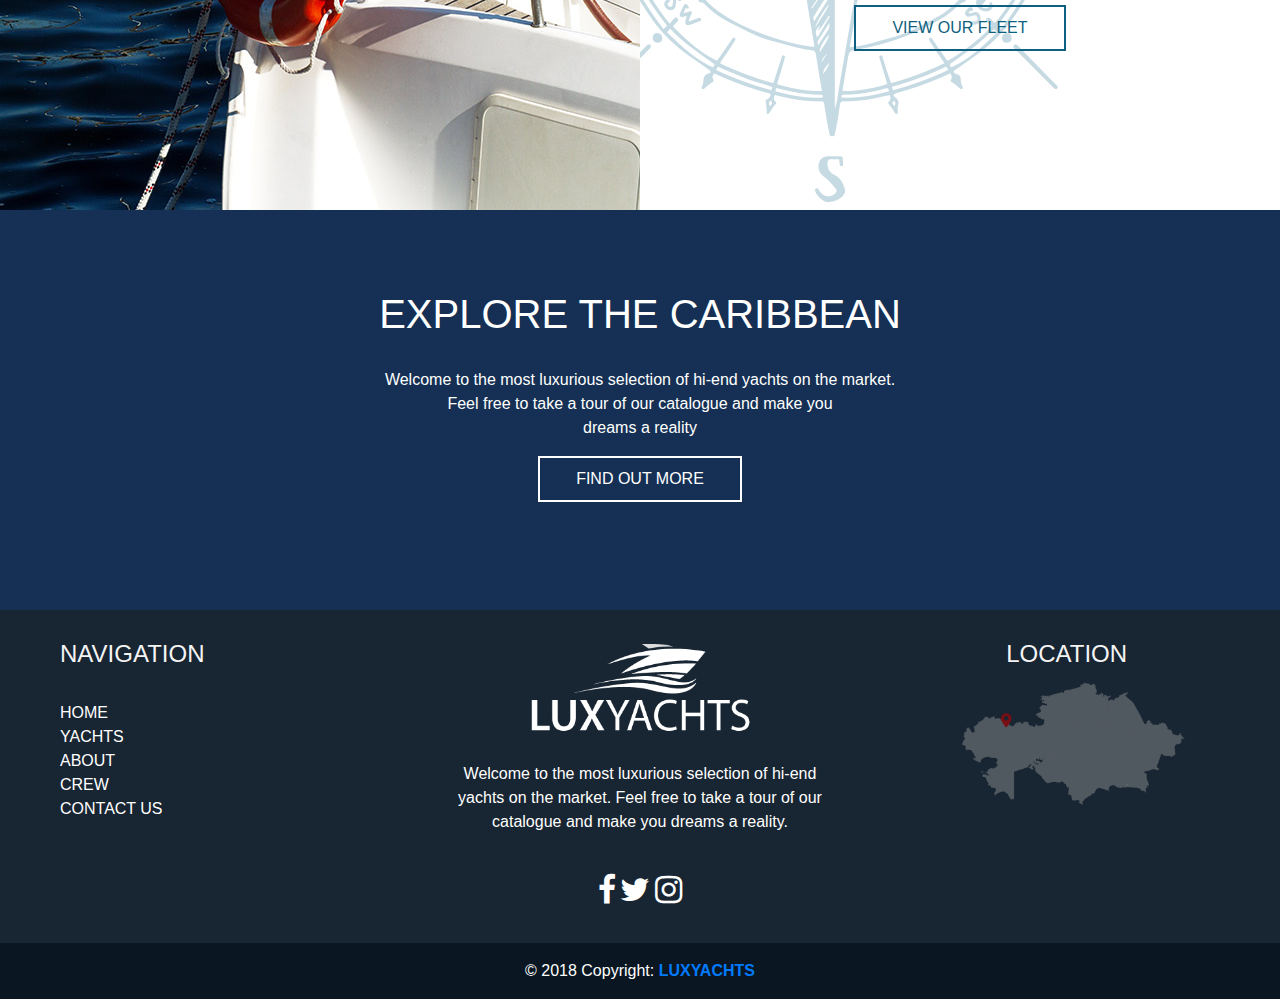
==== commit 4dbc6df0: "Styling - mostly for mobile devices" ====
--- a/about-us.html
+++ b/about-us.html
@@ -15,9 +15,7 @@
   <link rel="stylesheet" href="css/about.css">
   <link rel="stylesheet" href="css/mq.css">
   <!-- Favicon -->
-	<link rel="shotcut icon" href="img/favicon.png">
-	 <!-- Google Fonts -->
-  <link href="https://fonts.googleapis.com/css?family=Dancing+Script" rel="stylesheet">
+  <link rel="shotcut icon" href="img/favicon.png">
 </head>
 
 <body id="about_page">
@@ -25,7 +23,7 @@
   <div class="nav-top fixed-top">
     <div class="container">
       <div class="row justify-content-between yachts-contact">
-        <div class="col-4 text-left social">
+        <div class="col-4 col-xs-6 text-left social">
           <a href="#">
             <span class="fa-stack">
               <i class="fa fa-circle-thin fa-stack-2x"></i>
@@ -45,7 +43,7 @@
             </span>
           </a>
         </div>
-        <div class="col-4 text-right phone">
+        <div class="col-8 col-xs-6 text-right phone">
           <span class="fa-stack">
             <i class="fa fa-circle-thin fa-stack-2x"></i>
             <i class="fa fa-mobile fa-stack-1x fa-inverse"></i>
@@ -58,7 +56,7 @@
   <!-- Navigation -->
   <nav class="navbar navbar-expand-lg navbar-dark fixed-top nav-background head-room" id="mainNav">
     <div class="container menu">
-      <a class="navbar-brand js-scroll-trigger" href="index.html">
+      <a class="navbar-brand brand-clear js-scroll-trigger" href="index.html">
         <img src="img/lux-yacht-logo.png" alt="yacht logo">
       </a>
       <button class="navbar-toggler navbar-toggler-right" type="button" data-toggle="collapse" data-target="#navbarResponsive" aria-controls="navbarResponsive" aria-expanded="false" aria-label="Toggle navigation">
@@ -92,19 +90,19 @@
       <h1>The Yacht Charter Specialists</h1>
       <hr>
       <p class="subheading">Bringing you closer to the drama</p>
-      <a href="contact-us.html" class="button-dark">BOOK A CHARTER</a>
+      <button class="button-dark">BOOK A CHARTER</button>
     </div>
   </div>
   <section>
     <div class="row col-md-12">
       <div class="left-half1 col-md-6">
         <article>
-          <h1>WHAT WE DO</h1>
+          <h1>What we do</h1>
           <p>Lux Yachts provide high quality charters, both sailing yachts and motor yachts, including super yachts.
             <br>We have a highly professional team, and we invite you to browse our range of yachts. If you need more assistance or information, please don't hesitate to contact us.
             <br>
-			<br>
-            <a href="contact-us.html" class="button-light">BOOK A CHARTER</a>
+            <button class="button-light">BOOK A CHARTER</button>
+          </p>
         </article>
       </div>
       <div class="right-half1 col-md-6">
@@ -119,11 +117,11 @@
       </div>
       <div class="right-half2 col-md-6">
         <div class="article">
-          <h1>OUR SPECIALTIES</h1>
+          <h1>Our Specialities</h1>
           <p>You can charter our Motor Yachts from about EUR&nbsp;280,000/week or if you prefer the excitement of sailing, try one of our 54 metre Sailing Yachts.
             <br>The price for our sailing yachts starts from about EUR&nbsp;60,000/week to about EUR&nbsp;180,000/week when you want real class.</p>
           <br>
-          <a href="yachts.html" class="button-light">VIEW OUR FLEET</a>
+          <button class="button-light">VIEW OUR FLEET</button>
         </div>
       </div>
     </div>
@@ -134,11 +132,11 @@
     <div class="row hero-image-about col-md-12">
 
       <div class="hero-text2 about-text2">
-        <h1 style="font-family: 'Dancing Script', cursive; font-size: 60px;">Explore the Caribbean</h1>
+        <h1>Explore the Caribbean</h1>
         <p>Welcome to the most luxurious selection of hi-end yachts on the market.
           <br>Feel free to take a tour of our catalogue and make you
           <br>dreams a reality </p>
-        <a href="CONTACT-US.html" class="button-dark">BOOK NOW</a>
+        <button class="button-dark">FIND OUT MORE</button>
       </div>
     </div>
 
@@ -148,7 +146,7 @@
   <footer>
     <div class="row col-md-12 mfooter">
       <div class="col-sm-4 footer-nav ">
-        <h4>NAVIGATION</H4>
+        <h4>NAVIGATION</h4>
         <br>
         <ul class="list-unstyled">
           <li>
--- a/css/style.css
+++ b/css/style.css
@@ -127,6 +127,12 @@
   left: 72%;
   transform: translate(-50%, -50%);
   color: white;
+}
+
+.hero-text h1 {
+  font-size: 50px;
+  font-weight: 300;
+  font-style: normal;
 }
 
 @media only screen and (max-width: 1058px) {
@@ -462,20 +468,14 @@
   margin-right: 130px;
 }
 
-@media only screen and (max-width: 650px) {
-  .mfooter {
-    color: #fff;
-    background-color: #182532 !important;
-    padding-bottom: 300px;
-    margin-top: 0px;
-    background-image: none;
-    background-repeat: no-repeat;
-    vertical-align: bottom;
-    padding-top: 30px;
-    height: 700px;
-    margin-right: auto;
-    margin-left: auto;
-  }
+.social-nav {
+  border: solid 0px #fff;
+  width: 11%;
+  color: #fff;
+}
+
+.social-nav:hover {
+  text-decoration: none;
 }
 
 .mcopyright {
@@ -522,5 +522,49 @@
     text-decoration: none;
   }
 }
-   
-    +
+@media only screen and (max-width: 600px) {
+  .hero-text2 {
+    top: 50%;
+  }
+}
+
+@media only screen and (max-width: 691px) {
+  .phone-phone {
+    font-size: 12px;
+    letter-spacing: 0pt;
+  }
+}
+
+@media only screen and (max-width: 410px) {
+  .hero-text,
+  .hero-text2 {
+    top: 50%;
+    width: 80%;
+  }
+  .hero-text h1 {
+    font-size: 30px;
+  }
+  .hero-text p,
+  .hero-text2 p {
+    font-size: 14px;
+  }
+}
+
+@media only screen and (max-width: 990px) {
+  .social {
+    padding-left: 15px;
+  }
+  .phone {
+    padding-right: 15px;
+  }
+  .container {
+    max-width: 100%;
+  }
+  .navbar-collapse {
+    padding-left: 20px;
+  }
+  .nav-background {
+    height: 90px;
+  }
+}
--- a/css/about.css
+++ b/css/about.css
@@ -13,19 +13,20 @@
 
 #about_page footer img {
   width: 100%;
-    margin: 0;
-    padding-left: 0;
-    padding-right: 0;
+  margin: 0;
+  padding-left: 0;
+  padding-right: 0;
 }
+
 #about_page .col-md-12 {
-    padding-left: 0;
-    padding-right: 0;
+  padding-left: 0;
+  padding-right: 0;
 }
 
 /* for footer map */
 
 .dn {
-    display: none;
+  display: none;
 }
 
 /* banner */
@@ -33,16 +34,16 @@
 /* mathew wheeler unsplash */
 
 .about-image {
-   background-image: url("../img/about/matthew-wheeler-816-unsplash-1600.jpg");
-    background-attachment: fixed;
-    background-position: center;
-    background-repeat: no-repeat;
-    background-size: cover;
-    background-size: 100%;
-    position: relative;
-    height: 50vh;
-    margin-bottom: 20px;
-	background-color:#153054
+  background-image: url("../img/about/matthew-wheeler-816-unsplash-1600.jpg");
+  background-attachment: fixed;
+  background-position: center;
+  background-repeat: no-repeat;
+  background-size: cover;
+  background-size: 100%;
+  position: relative;
+  height: 50vh;
+  margin-bottom: 20px;
+  background-color: #153054;
 }
 
 #about_page .about-text {
@@ -51,35 +52,25 @@
   left: 50%;
 }
 
-#about_page .about-text button {
-  margin-top: 40px;
+#about_page h1 {
+  text-transform: uppercase;
+  margin-bottom: 30px;
 }
 
-#about_page button {
-  margin-top: 40px;
+#about_page .about-text h1 {
+  text-transform: uppercase;
+  text-shadow: 2px 2px 4px rgb(20, 20, 20);
 }
 
-#about_page h1 {
-    margin-bottom: 30px;
+#about_page .about-text .subheading {
+  font-size: 1.4em;
+  text-shadow: 2px 2px 4px rgb(20, 20, 20);
 }
-#about_page .about-text h1 {
-    text-transform: uppercase;
-    text-shadow: 2px 2px 4px rgb(20, 20, 20);
-}
-#about_page .about-text .subheading {
-    font-size: 1.4em;
-    text-shadow: 2px 2px 4px rgb(20, 20, 20);
-}
-#about_page .about-text button {
-    margin-top: 40px;
-}
-#about_page button {
-    margin-top: 40px;
-}
+
 hr {
-    background-color: rgb(230, 255, 255);
-    border-width: 2px;
-    width: 50%;
+  background-color: rgb(230, 255, 255);
+  border-width: 2px;
+  width: 50%;
 }
 
 .article {
@@ -91,21 +82,20 @@
 /* sections */
 
 .left-half1 {
-    background-image: url("../img/compass.png");
+  background-image: url("../img/compass.png");
 }
 
 .right-half1 {
-    background-image: url("../img/about/about-above.jpg");
+  background-image: url("../img/about/about-above.jpg");
 }
 
 .left-half2 {
-    background-image: url("../img/about/moonlight-780.jpg");
+  background-image: url("../img/about/moonlight-780.jpg");
 }
 
 .right-half2 {
   background-image: url("../img/compass.png");
 }
-
 
 .left-half1,
 .right-half1,
@@ -128,10 +118,10 @@
 /* hero  banner */
 
 .hero-image-about {
-    min-height: 400px;
-	background-color:#153054;
-    background-image: url("../img/about/about-what-we-do-unsplash-780.jpg");
-    background-attachment: fixed;
+  min-height: 400px;
+  background-color: #153054;
+  background-image: url("../img/about/about-what-we-do-unsplash-780.jpg");
+  background-attachment: fixed;
 }
 
 .container {
@@ -140,9 +130,65 @@
 }
 
 .about-text2 {
-    top: 20%;
+  top: 20%;
 }
 
 .list-unstyled li a {
   color: white;
-}+}
+
+/* Top navbar */
+
+.nav-background {
+  background-color: #153054;
+  height: 70px;
+}
+
+.nav-top {
+  width: 100%;
+  height: 45px;
+  background-color: #153054;
+  color: #fff;
+  text-transform: uppercase;
+  text-align: center;
+  position: fixed;
+  overflow: hidden;
+  padding-top: 5px;
+}
+
+.head-room {
+  margin-top: 45px;
+}
+
+.menu {
+  padding: 0;
+  padding-top: 15px;
+  height: 60%;
+  border-top: 2px solid rgba(255, 255, 255, 0.5);
+}
+
+.yachts-contact {
+  padding: 10px 0;
+}
+
+.social {
+  padding-left: 0;
+}
+
+.fa-inverse {
+  color: rgba(255, 255, 255, 0.9);
+}
+
+.fa-circle-thin {
+  color: rgba(255, 255, 255, 0.9);
+}
+
+.phone {
+  padding-right: 0;
+}
+
+.phone-phone {
+  font-size: 18px;
+  padding-top: 3px;
+  letter-spacing: 0.6pt;
+}
--- a/css/mq.css
+++ b/css/mq.css
@@ -7,105 +7,99 @@
 /* media queries start */
 
 @media only screen and (min-width: 1601px) {
-  /* spl** custom code  */
-  section .content-limit,
-  header .content-limit,
-  footer .content-limit {
-    /* override bootstrap container width [if placed in same container] or could set .container instead */
-    width: 1024px;
-    /* edit */
-    margin: 0 auto;
-  }
+    /* spl** custom code  */
+    section .content-limit,
+    header .content-limit {
+        /* override bootstrap container width [if placed in same container] or could set .container instead */
+        width: 1024px;
+        /* edit */
+        margin: 0 auto;
+    }
 }
 
 @media only screen and (max-width: 1600px) {
-  /* spl** custom code  */
-  section .content-limit,
-  header .content-limit,
-  footer .content-limit {
-    /* override bootstrap container width [if placed in same container] or could set .container instead */
-    width: 860px;
-    /* edit */
-    margin: 0 auto;
-  }
+    /* spl** custom code  */
+    section .content-limit,
+    header .content-limit {
+        /* override bootstrap container width [if placed in same container] or could set .container instead */
+        width: 860px;
+        /* edit */
+        margin: 0 auto;
+    }
 }
 
 @media only screen and (max-width: 1200px) {
-  /* contact */
-  #contact_page section#banner {
-    display: block;
-    padding-top: 220px;
-    /* same height as nav bar */
-    min-height: 380px;
-  }
-  #main_content {
-    background-color: rgb(0, 0, 0);
-    /* no longer opacity < 1 */
-  }
-  #main_content h2 {
-    width: 90%;
-  }
+    /* contact */
+    #contact_page section#banner {
+        display: block;
+        padding-top: 220px;
+        /* same height as nav bar */
+        min-height: 380px;
+    }
+    #main_content {
+        background-color: rgb(0, 0, 0);
+        /* no longer opacity < 1 */
+    }
+    #main_content h2 {
+        width: 90%;
+    }
 }
 
 @media only screen and (max-width: 1000px) {
-  #main_content {
-    background-color: rgb(0, 0, 0);
-    /* no longer opacity < 1 */
-  }
-  #about_page h1,
-  #contact_page h1 {
-    font-size: 1.2em;
-  }
-  #about_page .about-text h1,
-  #contact_page .about-text h1 {
-    font-size: 1.2em;
-    padding-top: 25%;
-    margin-bottom: 0;
-  }
-  #about_page .about-text hr {
-    margin: 5px;
-  }
-  #about_page .about-text .subheading,
-  #contact_page .about-text .subheading {
-    margin-bottom: 5px;
-    font-size: 1em;
-  }
-  #about_page .about-text button,
-  #contact_page .about-text button {
-    margin-top: 0;
-  }
-  .left-half1,
-  .right-half1,
-  .left-half2,
-  .right-half2 {
-    height: unset;
-    min-height: 400px;
-  }
-  .about-text2 {
-    top: 20%;
-  }
-  .mfooter {
-    min-height: 800px;
-  }
-  #about_page footer img,
-  #contact_page footer img {
-    width: 50%;
-  }
+    #main_content {
+        background-color: rgb(0, 0, 0);
+        /* no longer opacity < 1 */
+    }
+    #about_page h1,
+    #contact_page h1 {
+        font-size: 1.2em;
+    }
+    #about_page .about-text h1,
+    #contact_page .about-text h1 {
+        font-size: 1.2em;
+        margin-top: 25%;
+        margin-bottom: 0;
+    }
+    #about_page .about-text hr {
+        margin: 5px;
+    }
+    #about_page .about-text .subheading,
+    #contact_page .about-text .subheading {
+        margin-bottom: 5px;
+        font-size: 1em;
+    }
+    #about_page .about-text button,
+    #contact_page .about-text button {
+        margin-top: 0;
+    }
+    .left-half1,
+    .right-half1,
+    .left-half2,
+    .right-half2 {
+        height: unset;
+        min-height: 400px;
+    }
+    .about-text2 {
+        top: 20%;
+    }
+    #about_page footer img,
+    #contact_page footer img {
+        width: 100%;
+    }
 }
 
-@media handheld, only screen and (max-width: 767px) {
-  /* or whatever Ant wants as mobile cut-off */
-  body {
-  }
-  /* contact */
-  #contact_page section#banner {
-    min-height: 280px;
-    z-index: 1;
-    display: block;
-  }
-  .about-text2 {
-    top: 30%;
-  }
+@media handheld,
+only screen and (max-width: 767px) {
+    /* or whatever Ant wants as mobile cut-off */
+    /* contact */
+    #contact_page section#banner {
+        min-height: 280px;
+        z-index: 1;
+        display: block;
+    }
+    .about-text2 {
+        top: 30%;
+    }
 }
 
 /* ========================================== */
@@ -114,59 +108,64 @@
 
 /* ========================================== */
 
-@media only screen and (-webkit-min-device-pixel-ratio: 2) {
-}
+@media only screen and (-webkit-min-device-pixel-ratio: 2) {}
 
 @media only screen and (max-width: 990px) {
-  .social {
-    padding-left: 15px;
-  }
-  .phone {
-    padding-right: 15px;
-  }
-  .container {
-    max-width: 100%;
-  }
-  .navbar-collapse {
-    padding-left: 20px;
-  }
-  .nav-background {
-    height: 90px;
-  }
+    .social {
+        padding-left: 15px;
+    }
+    .phone {
+        padding-right: 15px;
+    }
+    .container {
+        max-width: 100%;
+    }
+    .navbar-collapse {
+        padding-left: 20px;
+    }
+    .nav-background {
+        height: 90px;
+    }
 }
 
 @media only screen and (max-width: 691px) {
-  .phone-phone {
-    font-size: 12px;
-    letter-spacing: 0pt;
-  }
+    .phone-phone {
+        font-size: 12px;
+        letter-spacing: 0pt;
+    }
 }
 
 @media only screen and (max-width: 650px) {
-  .mfooter {
-    color: #fff;
-    background-color: #182532 !important;
-    padding-bottom: 300px;
-    margin-top: 0px;
-    background-image: none;
-    background-repeat: no-repeat;
-    vertical-align: bottom;
-    padding-top: 30px;
-    height: 700px;
-    text-align: center;
-  }
-  .footer-nav {
-    text-align: center;
-  }
-  .social-nav {
-    padding: 11px;
-    border: solid 0px #fff;
-    border-radius: 50%;
-    width: 11%;
-    color: #fff;
-    margin: 5px;
-  }
-  .social-nav:hover {
-    text-decoration: none;
-  }
+    .mfooter {
+        color: #fff;
+        background-color: #182532 !important;
+        padding-bottom: 300px;
+        margin-top: 0px;
+        background-image: none;
+        background-repeat: no-repeat;
+        vertical-align: bottom;
+        padding-top: 30px;
+        height: 700px;
+        text-align: center;
+    }
+    .footer-nav {
+        text-align: center;
+    }
+    .social-nav {
+        padding: 11px;
+        border: solid 0px #fff;
+        border-radius: 50%;
+        width: 11%;
+        color: #fff;
+        margin: 5px;
+    }
+    .social-nav:hover {
+        text-decoration: none;
+    }
 }
+
+@media only screen and (max-width: 400px) {
+    .btn-send {
+        margin-bottom: 20px;
+    }
+}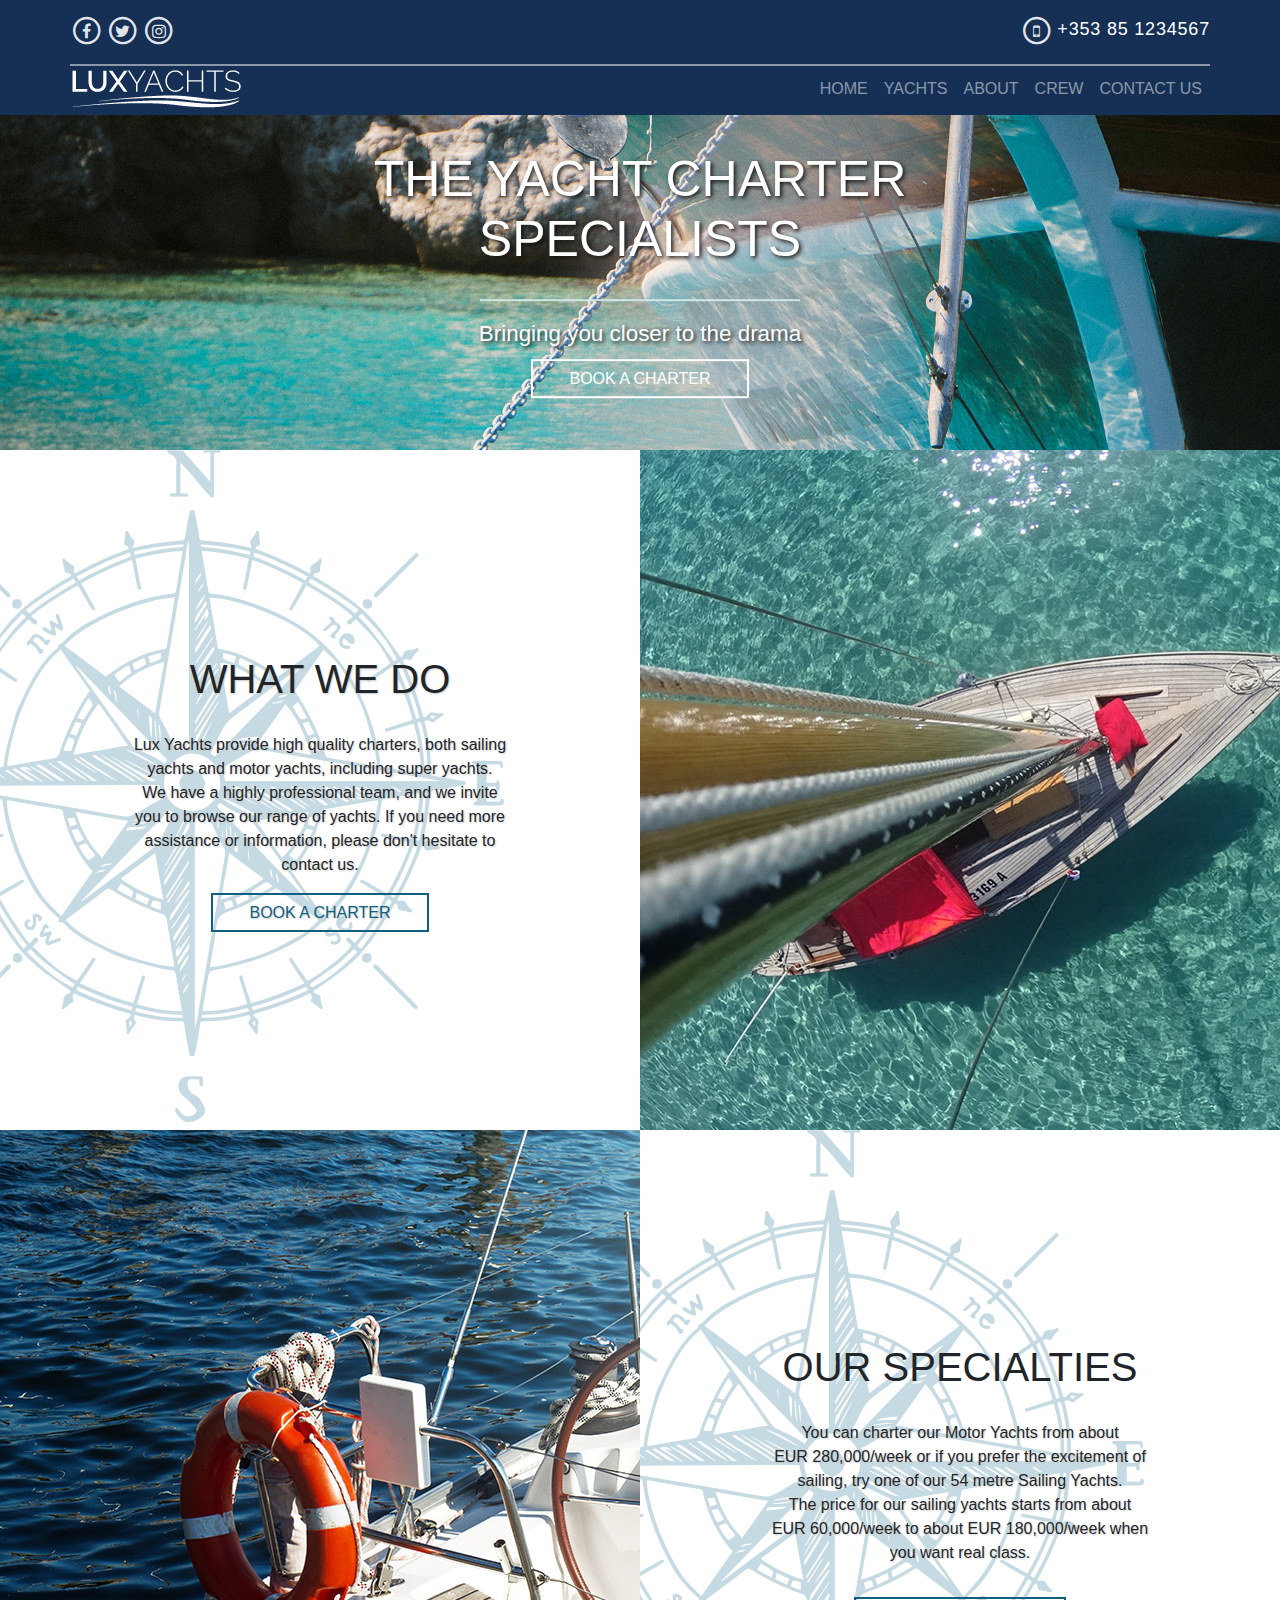
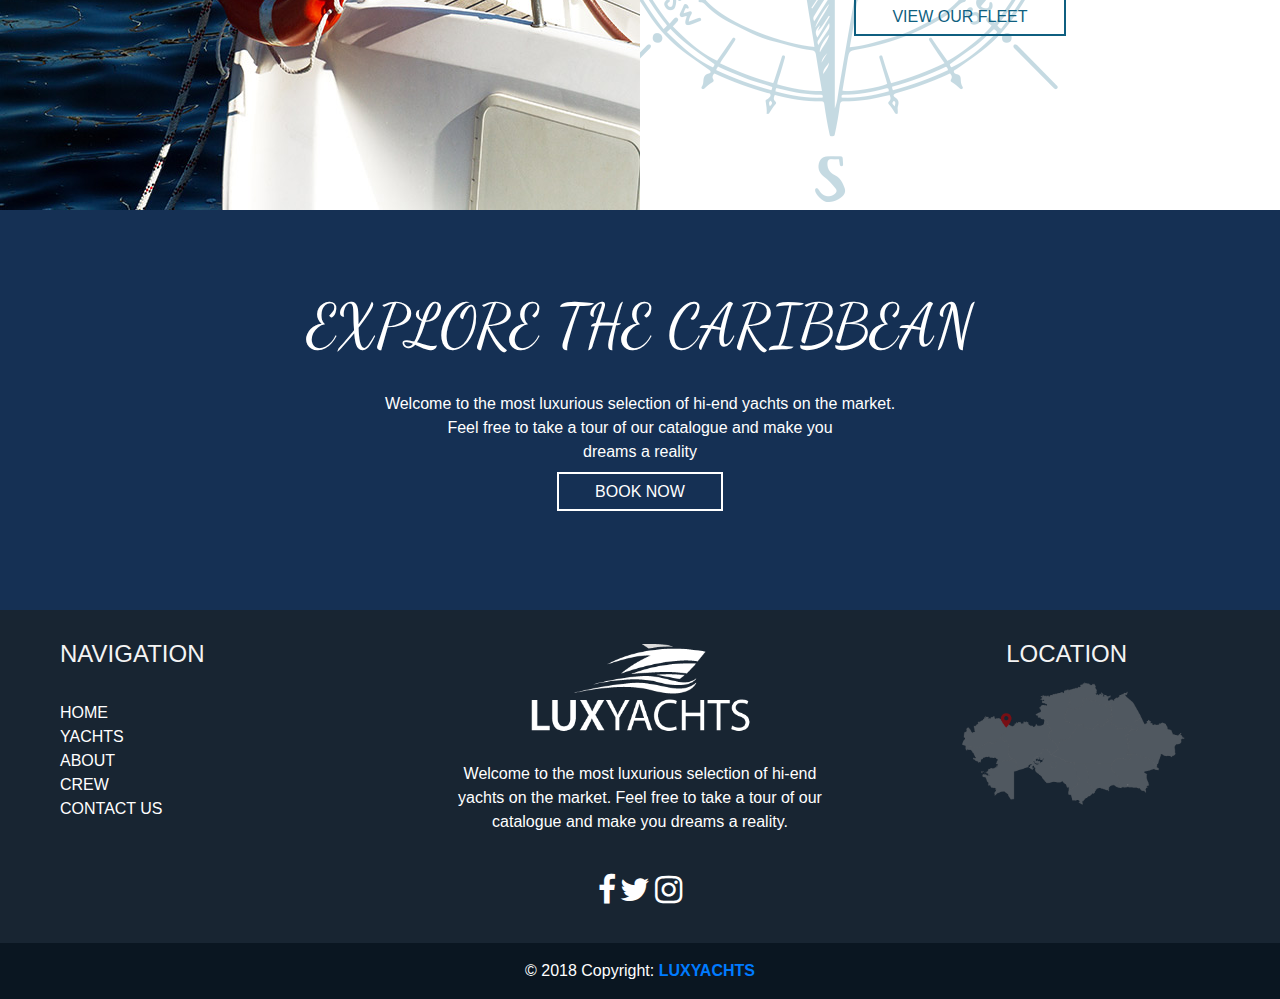
==== commit ab194a38: "Merge branch 'master' into style356" ====
--- a/about-us.html
+++ b/about-us.html
@@ -15,7 +15,9 @@
   <link rel="stylesheet" href="css/about.css">
   <link rel="stylesheet" href="css/mq.css">
   <!-- Favicon -->
-  <link rel="shotcut icon" href="img/favicon.png">
+	<link rel="shotcut icon" href="img/favicon.png">
+	 <!-- Google Fonts -->
+  <link href="https://fonts.googleapis.com/css?family=Dancing+Script" rel="stylesheet">
 </head>
 
 <body id="about_page">
@@ -90,18 +92,19 @@
       <h1>The Yacht Charter Specialists</h1>
       <hr>
       <p class="subheading">Bringing you closer to the drama</p>
-      <button class="button-dark">BOOK A CHARTER</button>
+      <a href="contact-us.html" class="button-dark">BOOK A CHARTER</a>
     </div>
   </div>
   <section>
     <div class="row col-md-12">
       <div class="left-half1 col-md-6">
         <article>
-          <h1>What we do</h1>
+          <h1>WHAT WE DO</h1>
           <p>Lux Yachts provide high quality charters, both sailing yachts and motor yachts, including super yachts.
             <br>We have a highly professional team, and we invite you to browse our range of yachts. If you need more assistance or information, please don't hesitate to contact us.
             <br>
-            <button class="button-light">BOOK A CHARTER</button>
+			<br>
+            <a href="contact-us.html" class="button-light">BOOK A CHARTER</a>
           </p>
         </article>
       </div>
@@ -117,11 +120,11 @@
       </div>
       <div class="right-half2 col-md-6">
         <div class="article">
-          <h1>Our Specialities</h1>
+          <h1>OUR SPECIALTIES</h1>
           <p>You can charter our Motor Yachts from about EUR&nbsp;280,000/week or if you prefer the excitement of sailing, try one of our 54 metre Sailing Yachts.
             <br>The price for our sailing yachts starts from about EUR&nbsp;60,000/week to about EUR&nbsp;180,000/week when you want real class.</p>
           <br>
-          <button class="button-light">VIEW OUR FLEET</button>
+          <a href="yachts.html" class="button-light">VIEW OUR FLEET</a>
         </div>
       </div>
     </div>
@@ -132,11 +135,11 @@
     <div class="row hero-image-about col-md-12">
 
       <div class="hero-text2 about-text2">
-        <h1>Explore the Caribbean</h1>
+        <h1 style="font-family: 'Dancing Script', cursive; font-size: 60px;">Explore the Caribbean</h1>
         <p>Welcome to the most luxurious selection of hi-end yachts on the market.
           <br>Feel free to take a tour of our catalogue and make you
           <br>dreams a reality </p>
-        <button class="button-dark">FIND OUT MORE</button>
+        <a href="CONTACT-US.html" class="button-dark">BOOK NOW</a>
       </div>
     </div>
 
